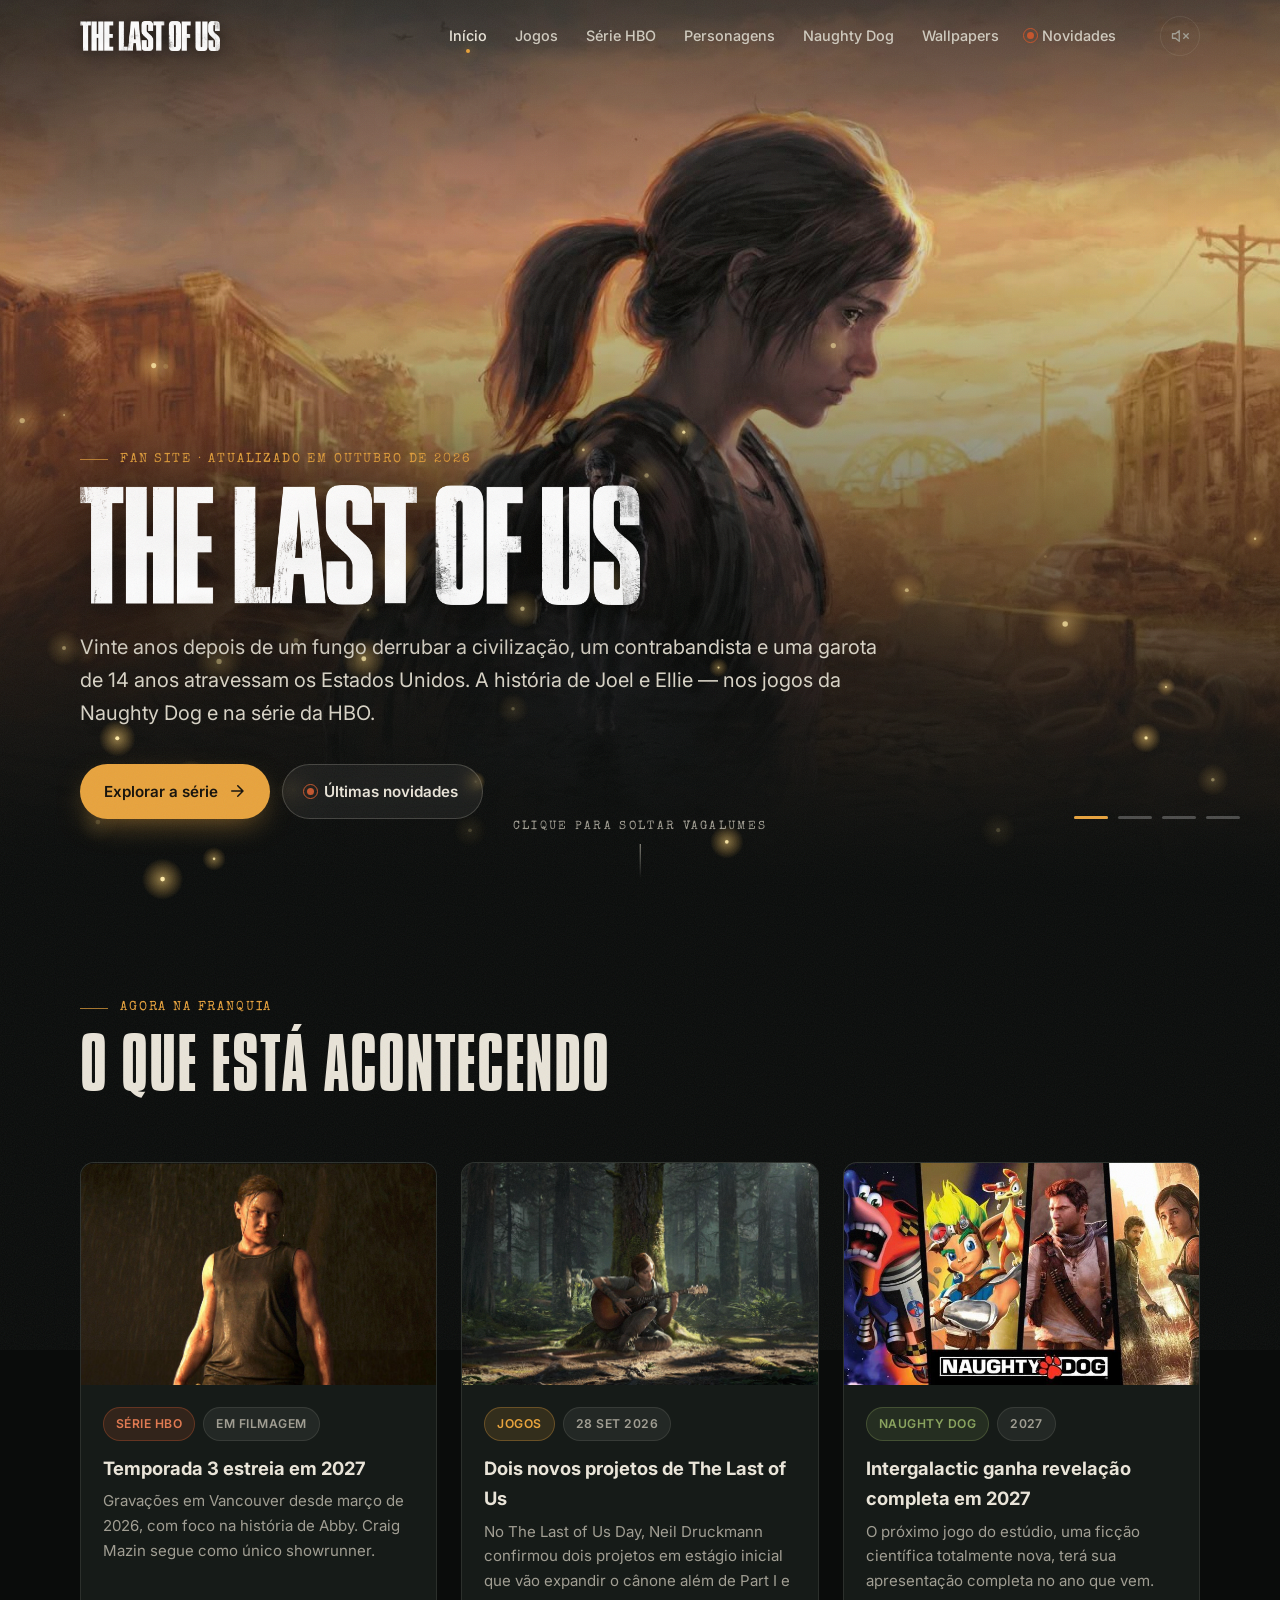
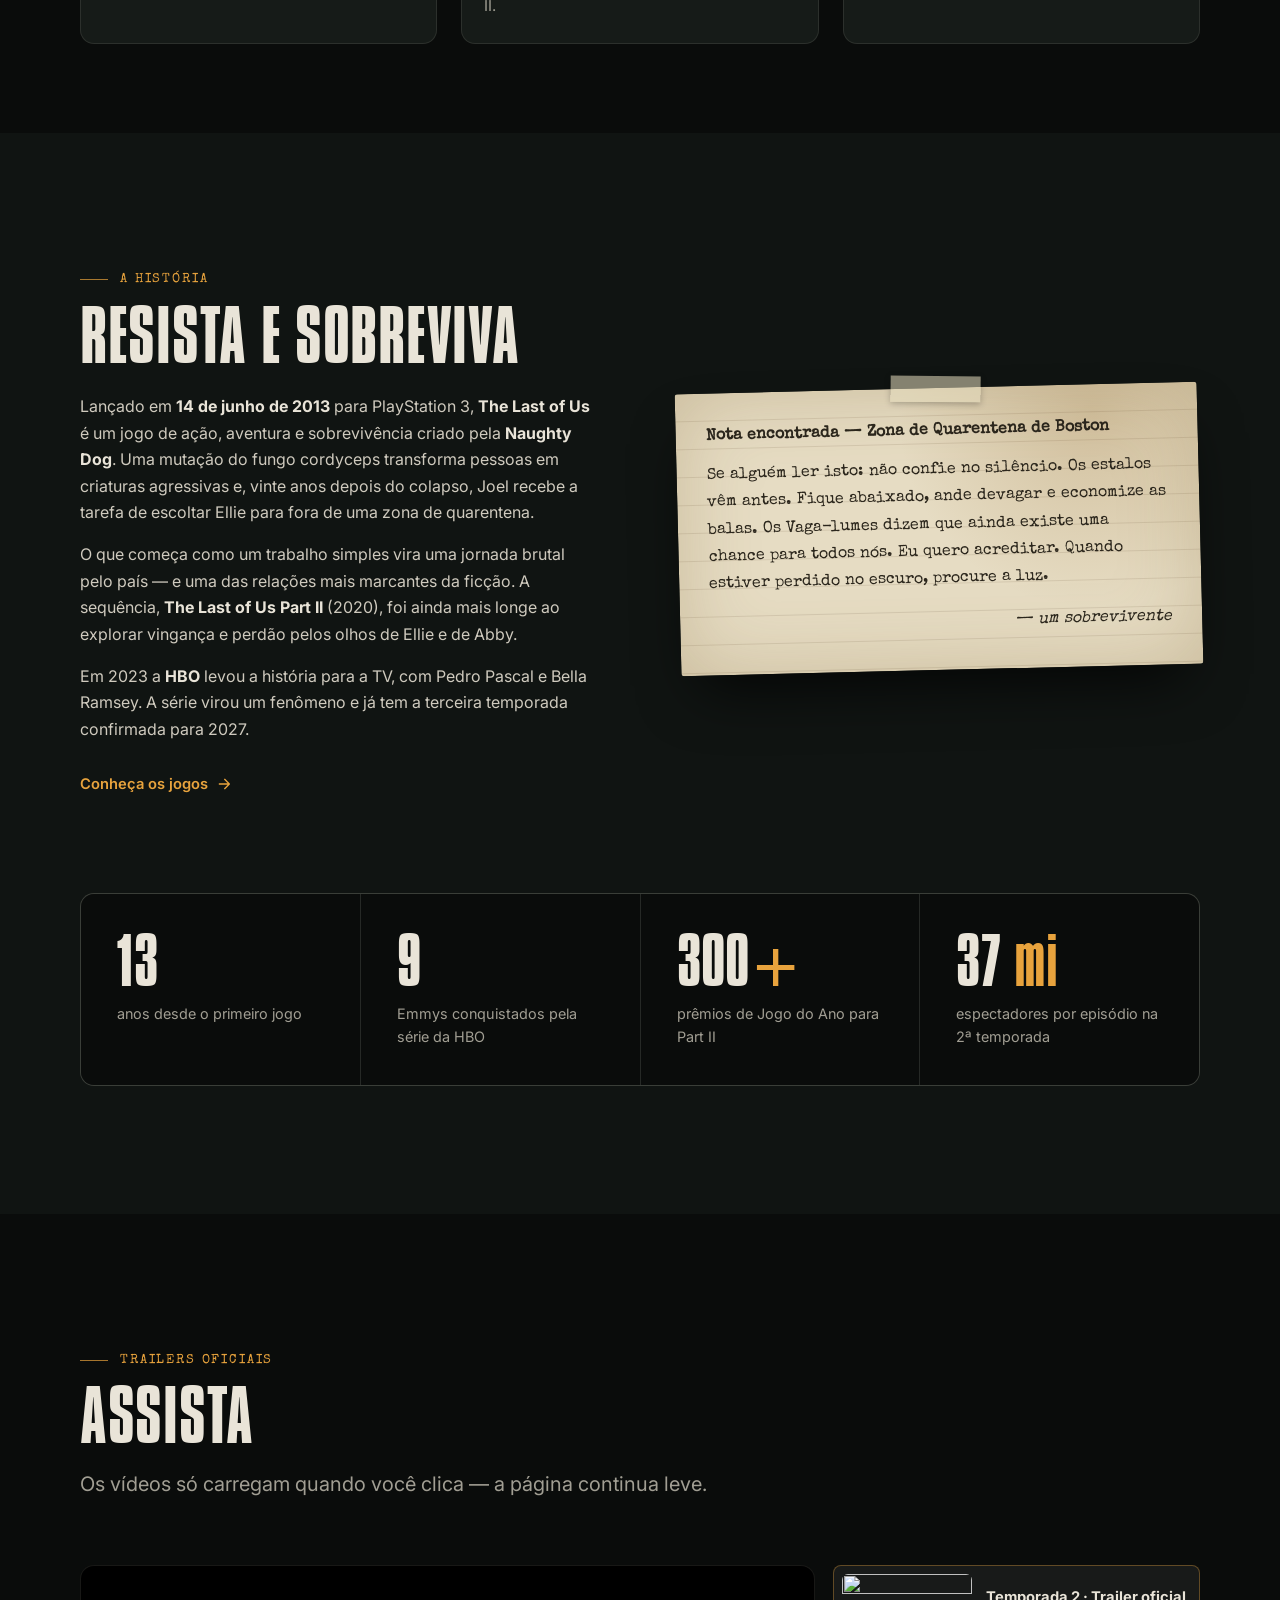
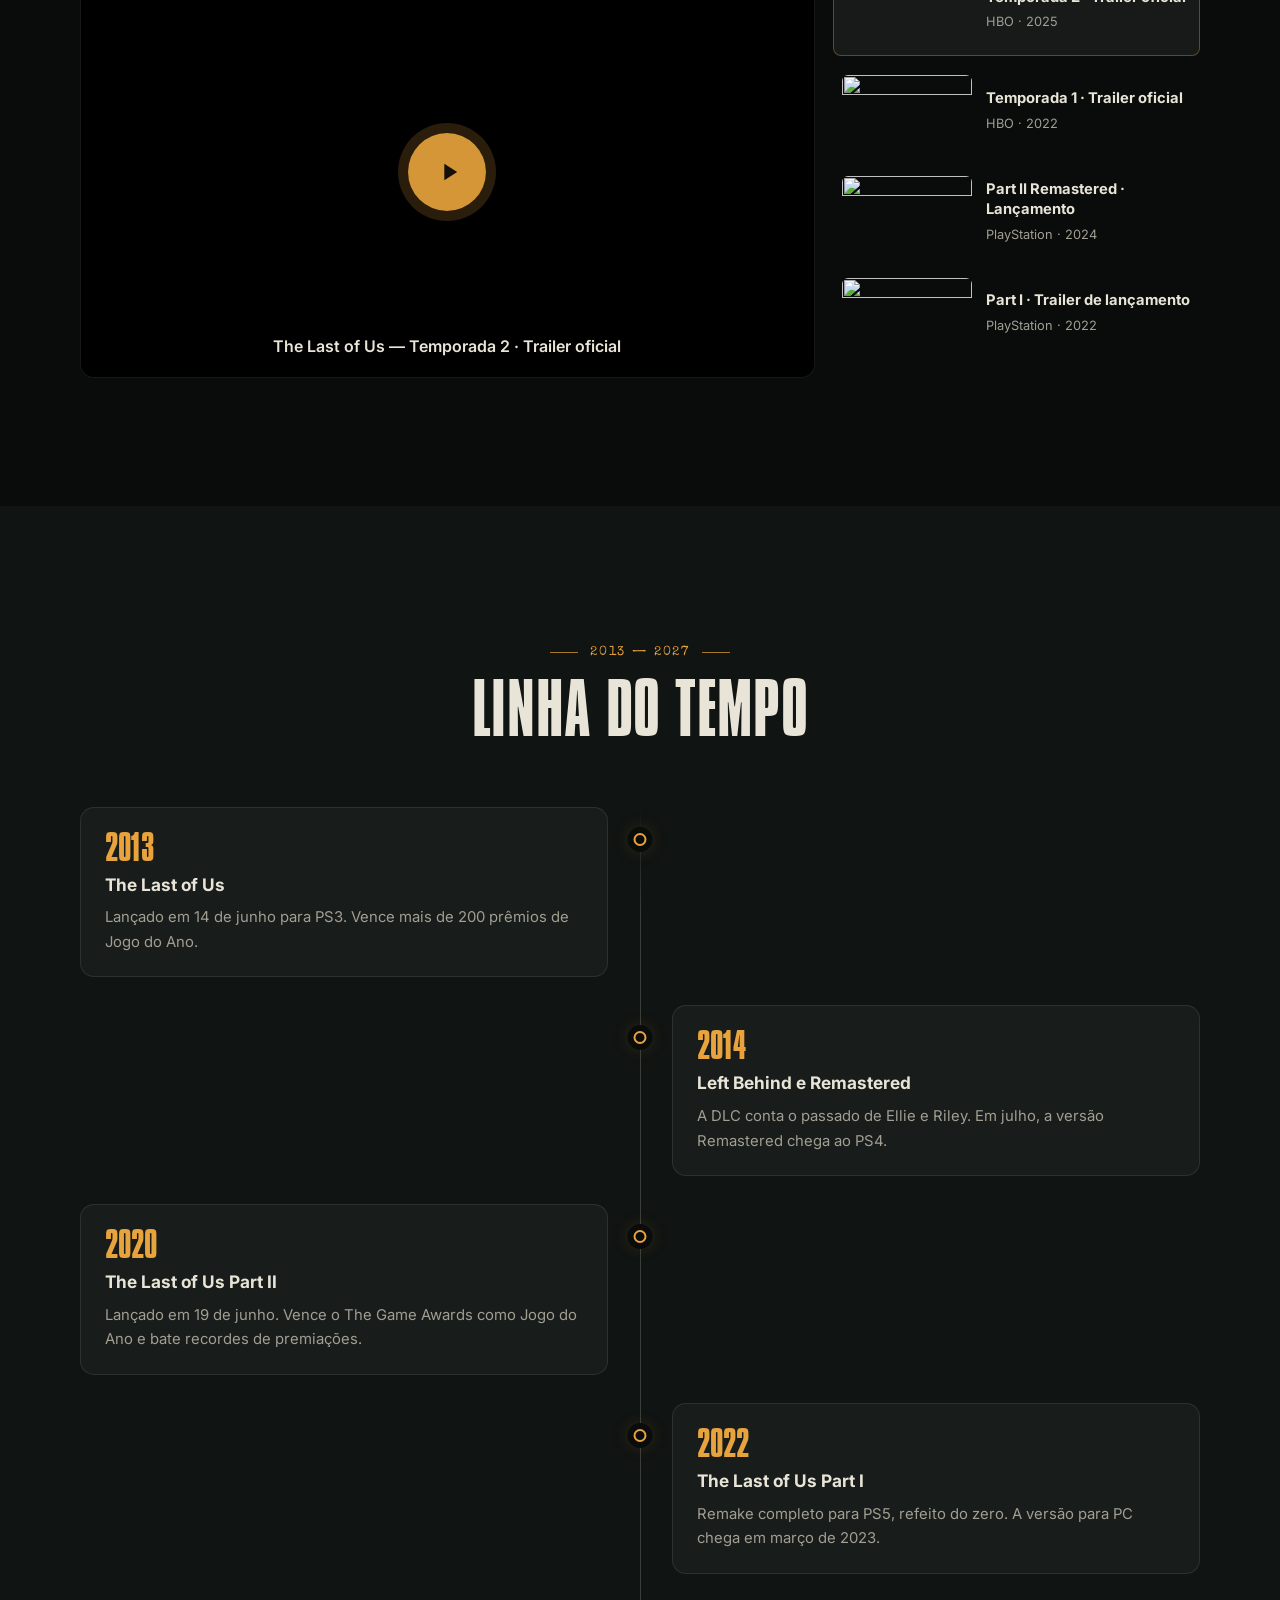
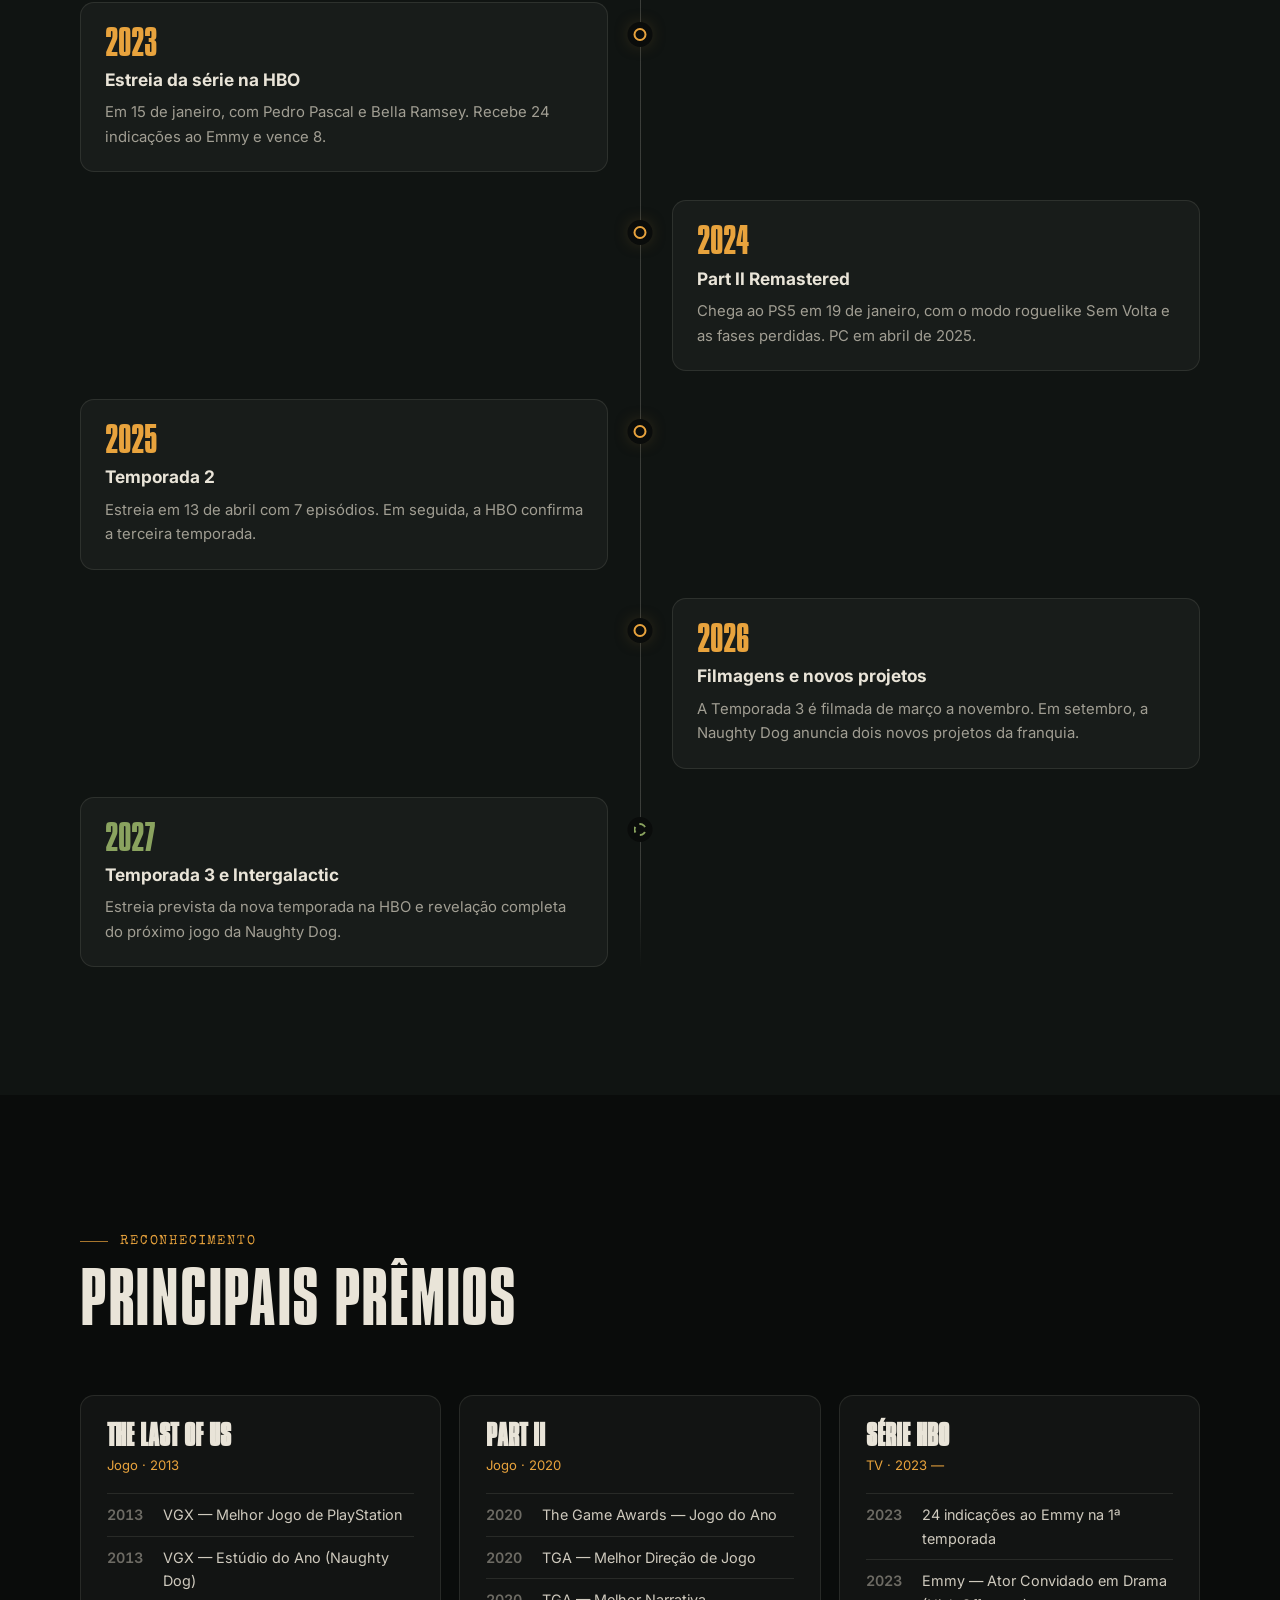
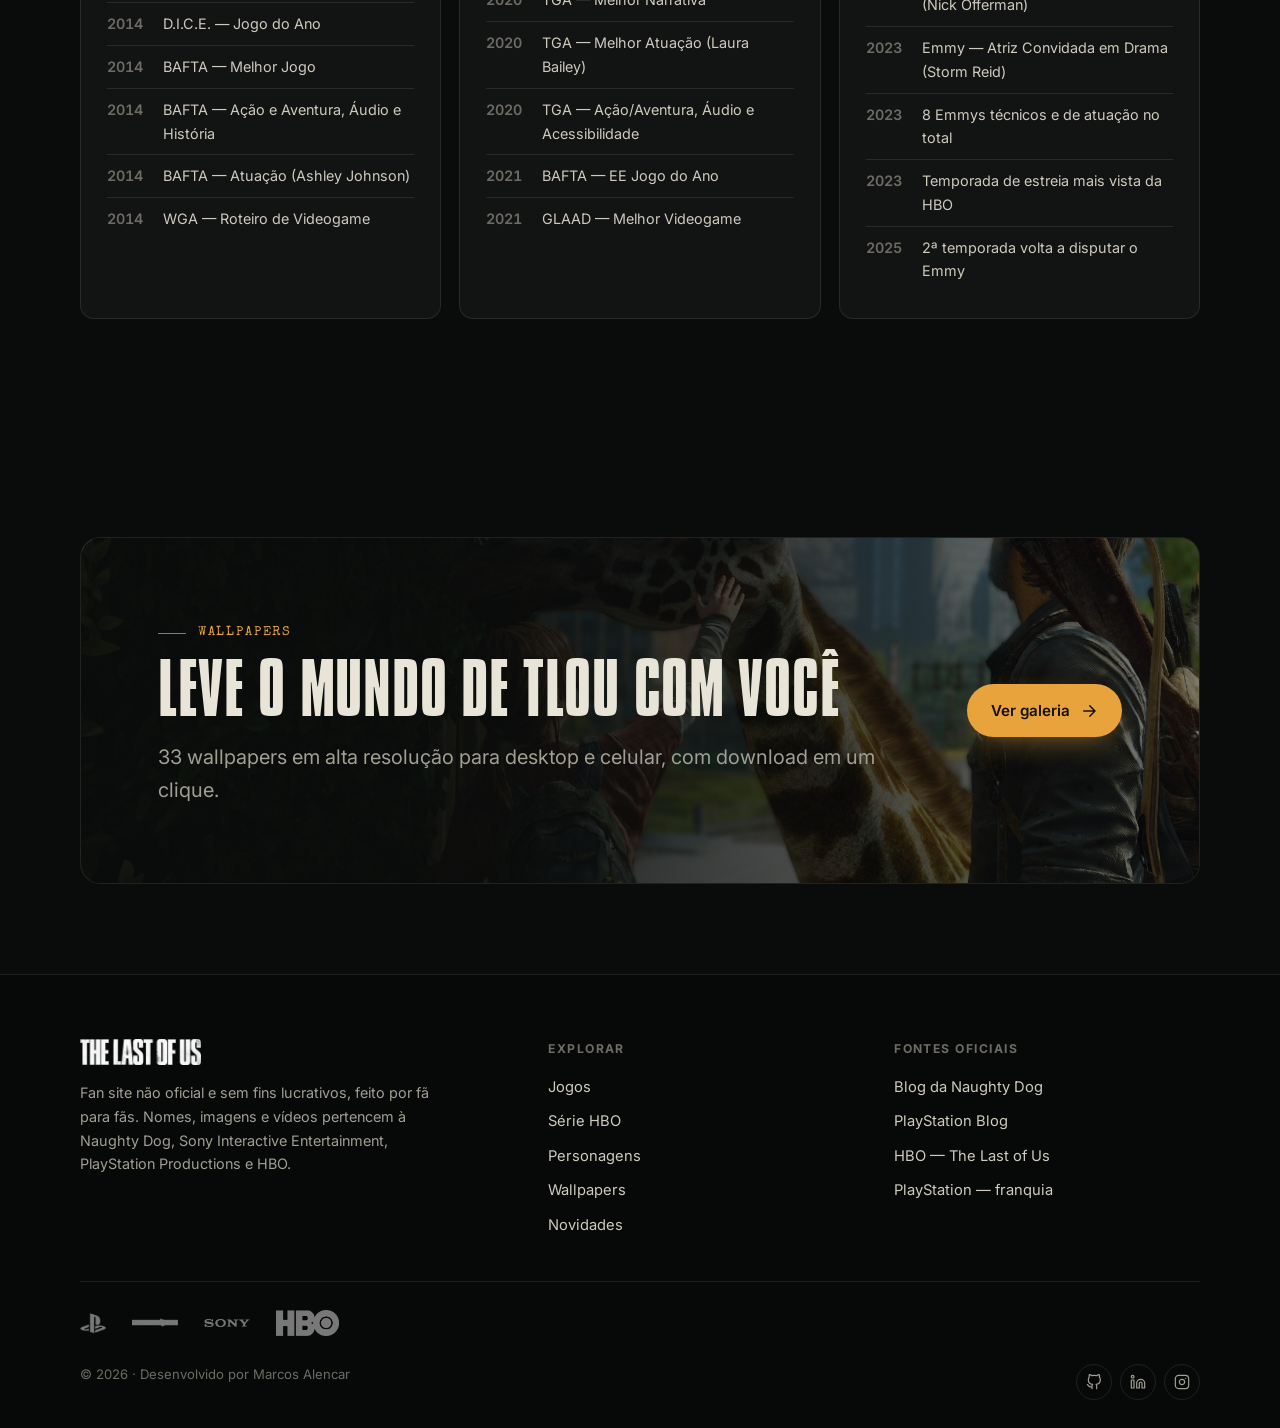
==== index.html @ eee2d3bf "Redesign completo do site e nova página de novidades - Novo design system escuro e cinematográfico, " ====
<!DOCTYPE html>
<html lang="pt-BR">
<head>
    <meta charset="UTF-8">
    <meta name="viewport" content="width=device-width, initial-scale=1">
    <title>The Last of Us — Fan Site</title>
    <meta name="description" content="Tudo sobre The Last of Us: jogos da Naughty Dog, série da HBO, personagens, infectados, wallpapers e as últimas novidades da franquia.">
    <meta name="theme-color" content="#0a0c0b">
    <meta property="og:type" content="website">
    <meta property="og:site_name" content="The Last of Us — Fan Site">
    <meta property="og:title" content="The Last of Us — Fan Site">
    <meta property="og:description" content="Tudo sobre The Last of Us: jogos da Naughty Dog, série da HBO, personagens, infectados, wallpapers e as últimas novidades da franquia.">
    <meta property="og:image" content="https://marcosalencargarcia.github.io/projeto-tlou/assets/img/hero/hbo-key-art.jpg">
    <meta name="twitter:card" content="summary_large_image">
    <link rel="icon" href="assets/img/favicon/favicon.ico" sizes="any">
    <link rel="icon" type="image/png" sizes="32x32" href="assets/img/favicon/favicon-32x32.png">
    <link rel="apple-touch-icon" href="assets/img/favicon/apple-touch-icon.png">
    <link rel="manifest" href="assets/img/favicon/site.webmanifest">
    <link rel="preconnect" href="https://fonts.googleapis.com">
    <link rel="preconnect" href="https://fonts.gstatic.com" crossorigin>
    <link rel="stylesheet" href="https://fonts.googleapis.com/css2?family=Inter:wght@400;500;600;700&family=Special+Elite&display=swap">
    <link rel="stylesheet" href="assets/css/style.css">
</head>
<body data-page="index">
    <a class="skip-link" href="#conteudo">Pular para o conteúdo</a>
    <div class="grain" aria-hidden="true"></div>

    <header class="site-header">
        <div class="container header-inner">
            <a class="brand" href="index.html" aria-label="The Last of Us — página inicial">
                <img src="assets/img/logo.png" alt="The Last of Us" width="136" height="30">
            </a>
            <nav class="nav" id="nav" aria-label="Principal">
                <ul class="nav-list">
                    <li><a class="nav-link" href="index.html" aria-current="page">Início</a></li>
                    <li><a class="nav-link" href="jogos.html">Jogos</a></li>
                    <li><a class="nav-link" href="serie.html">Série HBO</a></li>
                    <li><a class="nav-link" href="personagens.html">Personagens</a></li>
                    <li><a class="nav-link" href="naughtydog.html">Naughty Dog</a></li>
                    <li><a class="nav-link" href="wallpapers.html">Wallpapers</a></li>
                    <li><a class="nav-link" href="noticias.html"><span class="live-dot" aria-hidden="true"></span>Novidades</a></li>
                </ul>
            </nav>
            <div class="header-tools">
                <button class="icon-btn" data-sound-toggle aria-pressed="false" aria-label="Ativar efeitos sonoros" title="Efeitos sonoros">
                    <svg class="icon-sound-on" viewBox="0 0 24 24" fill="none" stroke="currentColor" stroke-width="1.8" stroke-linecap="round" stroke-linejoin="round"><path d="M11 5 6 9H2v6h4l5 4V5z"/><path d="M15.5 8.5a5 5 0 0 1 0 7"/><path d="M19 5a10 10 0 0 1 0 14"/></svg>
                    <svg class="icon-sound-off" viewBox="0 0 24 24" fill="none" stroke="currentColor" stroke-width="1.8" stroke-linecap="round" stroke-linejoin="round"><path d="M11 5 6 9H2v6h4l5 4V5z"/><path d="m23 9-6 6"/><path d="m17 9 6 6"/></svg>
                </button>
                <button class="icon-btn menu-btn" aria-expanded="false" aria-controls="nav" aria-label="Abrir menu">
                    <div><span></span><span></span><span></span></div>
                </button>
            </div>
        </div>
    </header>

    <main id="conteudo">
        <section class="hero">
            <div class="hero-media" aria-hidden="true">
                <div class="hero-slide" style="background-image:url(assets/img/hero/part1-art.jpg)"></div>
                <div class="hero-slide" style="background-image:url(assets/img/hero/hbo-key-art.jpg)"></div>
                <div class="hero-slide" style="background-image:url(assets/img/hero/ellie-part2.jpg); background-position: 70% center"></div>
                <div class="hero-slide" style="background-image:url(assets/img/hero/joel-cidade.jpg)"></div>
            </div>
            <canvas id="fireflies" aria-hidden="true"></canvas>
            <div class="container">
                <div class="hero-content">
                    <span class="eyebrow">Fan site · atualizado em outubro de 2026</span>
                    <h1 class="sr-only">The Last of Us</h1>
                    <img class="hero-logo" src="assets/img/logo.png" alt="" width="560" height="124">
                    <p class="lead">Vinte anos depois de um fungo derrubar a civilização, um contrabandista e uma garota de 14 anos atravessam os Estados Unidos. A história de Joel e Ellie — nos jogos da Naughty Dog e na série da HBO.</p>
                    <div class="hero-actions">
                        <a class="btn" href="serie.html">
                            Explorar a série
                            <svg viewBox="0 0 24 24" fill="none" stroke="currentColor" stroke-width="2" stroke-linecap="round" stroke-linejoin="round"><path d="M5 12h14M13 5l7 7-7 7"/></svg>
                        </a>
                        <a class="btn btn--ghost" href="noticias.html"><span class="live-dot" aria-hidden="true"></span> Últimas novidades</a>
                    </div>
                </div>
            </div>
            <div class="hero-dots"></div>
            <span class="hero-hint">Clique para soltar vagalumes</span>
        </section>

        <!-- Agora na franquia -->
        <section class="section section--tight">
            <div class="container">
                <div class="section-head reveal">
                    <span class="eyebrow">Agora na franquia</span>
                    <h2 class="display h2">O que está acontecendo</h2>
                </div>
                <div class="grid grid-3">
                    <a class="card reveal" href="serie.html#temporadas">
                        <div class="card-media"><img src="assets/img/hero/abby.jpg" alt="Abby, protagonista da terceira temporada" loading="lazy"></div>
                        <div class="card-body">
                            <div class="card-meta"><span class="tag tag--rust">Série HBO</span><span class="tag">Em filmagem</span></div>
                            <h3>Temporada 3 estreia em 2027</h3>
                            <p>Gravações em Vancouver desde março de 2026, com foco na história de Abby. Craig Mazin segue como único showrunner.</p>
                        </div>
                    </a>
                    <a class="card reveal" data-delay="1" href="noticias.html">
                        <div class="card-media"><img src="assets/img/hero/part2-forest.jpg" alt="Ellie em uma floresta" loading="lazy"></div>
                        <div class="card-body">
                            <div class="card-meta"><span class="tag tag--amber">Jogos</span><span class="tag">28 set 2026</span></div>
                            <h3>Dois novos projetos de The Last of Us</h3>
                            <p>No The Last of Us Day, Neil Druckmann confirmou dois projetos em estágio inicial que vão expandir o cânone além de Part I e II.</p>
                        </div>
                    </a>
                    <a class="card reveal" data-delay="2" href="naughtydog.html">
                        <div class="card-media"><img src="assets/img/hero/naughtydog.jpg" alt="Estúdio Naughty Dog" loading="lazy"></div>
                        <div class="card-body">
                            <div class="card-meta"><span class="tag tag--moss">Naughty Dog</span><span class="tag">2027</span></div>
                            <h3>Intergalactic ganha revelação completa em 2027</h3>
                            <p>O próximo jogo do estúdio, uma ficção científica totalmente nova, terá sua apresentação completa no ano que vem.</p>
                        </div>
                    </a>
                </div>
            </div>
        </section>

        <!-- Sobre a franquia -->
        <section class="section section--alt">
            <div class="container">
                <div class="grid grid-2" style="align-items:center; gap: clamp(36px, 6vw, 80px)">
                    <div class="reveal">
                        <span class="eyebrow">A história</span>
                        <h2 class="display h2">Resista e sobreviva</h2>
                        <div class="prose" style="margin-top:24px">
                            <p>Lançado em <strong>14 de junho de 2013</strong> para PlayStation 3, <strong>The Last of Us</strong> é um jogo de ação, aventura e sobrevivência criado pela <strong>Naughty Dog</strong>. Uma mutação do fungo cordyceps transforma pessoas em criaturas agressivas e, vinte anos depois do colapso, Joel recebe a tarefa de escoltar Ellie para fora de uma zona de quarentena.</p>
                            <p>O que começa como um trabalho simples vira uma jornada brutal pelo país — e uma das relações mais marcantes da ficção. A sequência, <strong>The Last of Us Part II</strong> (2020), foi ainda mais longe ao explorar vingança e perdão pelos olhos de Ellie e de Abby.</p>
                            <p>Em 2023 a <strong>HBO</strong> levou a história para a TV, com Pedro Pascal e Bella Ramsey. A série virou um fenômeno e já tem a terceira temporada confirmada para 2027.</p>
                        </div>
                        <div style="margin-top:28px"><a class="link-arrow" href="jogos.html">Conheça os jogos <svg viewBox="0 0 24 24" fill="none" stroke="currentColor" stroke-width="2" stroke-linecap="round" stroke-linejoin="round"><path d="M5 12h14M13 5l7 7-7 7"/></svg></a></div>
                    </div>
                    <div class="reveal" data-delay="2">
                        <article class="note">
                            <p><strong>Nota encontrada — Zona de Quarentena de Boston</strong></p>
                            <p style="margin-top:12px">Se alguém ler isto: não confie no silêncio. Os estalos vêm antes. Fique abaixado, ande devagar e economize as balas. Os Vaga-lumes dizem que ainda existe uma chance para todos nós. Eu quero acreditar. Quando estiver perdido no escuro, procure a luz.</p>
                            <p class="note-sign">— um sobrevivente</p>
                        </article>
                    </div>
                </div>

                <div class="stats reveal" style="margin-top: clamp(56px, 8vw, 96px)">
                    <div class="stat"><div class="stat-num" data-count="13">13</div><div class="stat-label">anos desde o primeiro jogo</div></div>
                    <div class="stat"><div class="stat-num" data-count="9">9</div><div class="stat-label">Emmys conquistados pela série da HBO</div></div>
                    <div class="stat"><div class="stat-num" data-count="300" data-suffix="+">300+</div><div class="stat-label">prêmios de Jogo do Ano para Part II</div></div>
                    <div class="stat"><div class="stat-num" data-count="37" data-suffix=" mi">37 mi</div><div class="stat-label">espectadores por episódio na 2ª temporada</div></div>
                </div>
            </div>
        </section>

        <!-- Vídeos -->
        <section class="section">
            <div class="container">
                <div class="section-head reveal">
                    <span class="eyebrow">Trailers oficiais</span>
                    <h2 class="display h2">Assista</h2>
                    <p class="lead">Os vídeos só carregam quando você clica — a página continua leve.</p>
                </div>
                <div class="video-grid reveal" data-video-player>
                    <div class="video-main"></div>
                    <div class="video-list">
                        <button class="video-item" data-id="_zHPsmXCjB0" data-title="The Last of Us — Temporada 2 · Trailer oficial"><img alt="" loading="lazy"><span><strong>Temporada 2 · Trailer oficial</strong><small>HBO · 2025</small></span></button>
                        <button class="video-item" data-id="uLtkt8BonwM" data-title="The Last of Us — Temporada 1 · Trailer oficial"><img alt="" loading="lazy"><span><strong>Temporada 1 · Trailer oficial</strong><small>HBO · 2022</small></span></button>
                        <button class="video-item" data-id="-llaUBqovHw" data-title="The Last of Us Part II Remastered · Trailer de lançamento"><img alt="" loading="lazy"><span><strong>Part II Remastered · Lançamento</strong><small>PlayStation · 2024</small></span></button>
                        <button class="video-item" data-id="R2Ebc_OFeug" data-title="The Last of Us Part I · Trailer de lançamento"><img alt="" loading="lazy"><span><strong>Part I · Trailer de lançamento</strong><small>PlayStation · 2022</small></span></button>
                        <button class="video-item" data-id="vhII1qlcZ4E" data-title="The Last of Us Part II · Trailer da história"><img alt="" loading="lazy"><span><strong>Part II · Trailer da história</strong><small>PlayStation · 2020</small></span></button>
                    </div>
                </div>
            </div>
        </section>

        <!-- Linha do tempo -->
        <section class="section section--alt">
            <div class="container">
                <div class="section-head section-head--center reveal">
                    <span class="eyebrow">2013 — 2027</span>
                    <h2 class="display h2">Linha do tempo</h2>
                </div>
                <div class="timeline">
                    <div class="tl-item reveal"><div class="tl-card"><div class="tl-year">2013</div><h3>The Last of Us</h3><p>Lançado em 14 de junho para PS3. Vence mais de 200 prêmios de Jogo do Ano.</p></div></div>
                    <div class="tl-item reveal"><div class="tl-card"><div class="tl-year">2014</div><h3>Left Behind e Remastered</h3><p>A DLC conta o passado de Ellie e Riley. Em julho, a versão Remastered chega ao PS4.</p></div></div>
                    <div class="tl-item reveal"><div class="tl-card"><div class="tl-year">2020</div><h3>The Last of Us Part II</h3><p>Lançado em 19 de junho. Vence o The Game Awards como Jogo do Ano e bate recordes de premiações.</p></div></div>
                    <div class="tl-item reveal"><div class="tl-card"><div class="tl-year">2022</div><h3>The Last of Us Part I</h3><p>Remake completo para PS5, refeito do zero. A versão para PC chega em março de 2023.</p></div></div>
                    <div class="tl-item reveal"><div class="tl-card"><div class="tl-year">2023</div><h3>Estreia da série na HBO</h3><p>Em 15 de janeiro, com Pedro Pascal e Bella Ramsey. Recebe 24 indicações ao Emmy e vence 8.</p></div></div>
                    <div class="tl-item reveal"><div class="tl-card"><div class="tl-year">2024</div><h3>Part II Remastered</h3><p>Chega ao PS5 em 19 de janeiro, com o modo roguelike Sem Volta e as fases perdidas. PC em abril de 2025.</p></div></div>
                    <div class="tl-item reveal"><div class="tl-card"><div class="tl-year">2025</div><h3>Temporada 2</h3><p>Estreia em 13 de abril com 7 episódios. Em seguida, a HBO confirma a terceira temporada.</p></div></div>
                    <div class="tl-item reveal"><div class="tl-card"><div class="tl-year">2026</div><h3>Filmagens e novos projetos</h3><p>A Temporada 3 é filmada de março a novembro. Em setembro, a Naughty Dog anuncia dois novos projetos da franquia.</p></div></div>
                    <div class="tl-item is-future reveal"><div class="tl-card"><div class="tl-year">2027</div><h3>Temporada 3 e Intergalactic</h3><p>Estreia prevista da nova temporada na HBO e revelação completa do próximo jogo da Naughty Dog.</p></div></div>
                </div>
            </div>
        </section>

        <!-- Prêmios -->
        <section class="section">
            <div class="container">
                <div class="section-head reveal">
                    <span class="eyebrow">Reconhecimento</span>
                    <h2 class="display h2">Principais prêmios</h2>
                </div>
                <div class="awards">
                    <div class="award-col reveal">
                        <h3>The Last of Us</h3>
                        <span class="sub">Jogo · 2013</span>
                        <ul>
                            <li><b>2013</b>VGX — Melhor Jogo de PlayStation</li>
                            <li><b>2013</b>VGX — Estúdio do Ano (Naughty Dog)</li>
                            <li><b>2014</b>D.I.C.E. — Jogo do Ano</li>
                            <li><b>2014</b>BAFTA — Melhor Jogo</li>
                            <li><b>2014</b>BAFTA — Ação e Aventura, Áudio e História</li>
                            <li><b>2014</b>BAFTA — Atuação (Ashley Johnson)</li>
                            <li><b>2014</b>WGA — Roteiro de Videogame</li>
                        </ul>
                    </div>
                    <div class="award-col reveal" data-delay="1">
                        <h3>Part II</h3>
                        <span class="sub">Jogo · 2020</span>
                        <ul>
                            <li><b>2020</b>The Game Awards — Jogo do Ano</li>
                            <li><b>2020</b>TGA — Melhor Direção de Jogo</li>
                            <li><b>2020</b>TGA — Melhor Narrativa</li>
                            <li><b>2020</b>TGA — Melhor Atuação (Laura Bailey)</li>
                            <li><b>2020</b>TGA — Ação/Aventura, Áudio e Acessibilidade</li>
                            <li><b>2021</b>BAFTA — EE Jogo do Ano</li>
                            <li><b>2021</b>GLAAD — Melhor Videogame</li>
                        </ul>
                    </div>
                    <div class="award-col reveal" data-delay="2">
                        <h3>Série HBO</h3>
                        <span class="sub">TV · 2023 —</span>
                        <ul>
                            <li><b>2023</b>24 indicações ao Emmy na 1ª temporada</li>
                            <li><b>2023</b>Emmy — Ator Convidado em Drama (Nick Offerman)</li>
                            <li><b>2023</b>Emmy — Atriz Convidada em Drama (Storm Reid)</li>
                            <li><b>2023</b>8 Emmys técnicos e de atuação no total</li>
                            <li><b>2023</b>Temporada de estreia mais vista da HBO</li>
                            <li><b>2025</b>2ª temporada volta a disputar o Emmy</li>
                        </ul>
                    </div>
                </div>
            </div>
        </section>

        <!-- Faixa wallpapers -->
        <section class="section section--tight">
            <div class="container">
                <div class="banner reveal">
                    <div class="banner-bg" style="background-image:url(assets/img/hero/girafa.jpg)"></div>
                    <div>
                        <span class="eyebrow">Wallpapers</span>
                        <h2 class="display h2">Leve o mundo de TLOU com você</h2>
                        <p class="lead">33 wallpapers em alta resolução para desktop e celular, com download em um clique.</p>
                    </div>
                    <a class="btn" href="wallpapers.html">Ver galeria <svg viewBox="0 0 24 24" fill="none" stroke="currentColor" stroke-width="2" stroke-linecap="round" stroke-linejoin="round"><path d="M5 12h14M13 5l7 7-7 7"/></svg></a>
                </div>
            </div>
        </section>
    </main>

    <footer class="site-footer">
        <div class="container">
            <div class="footer-grid">
                <div class="footer-brand">
                    <img src="assets/img/logo.png" alt="The Last of Us" width="118" height="26" loading="lazy">
                    <p>Fan site não oficial e sem fins lucrativos, feito por fã para fãs. Nomes, imagens e vídeos pertencem à Naughty Dog, Sony Interactive Entertainment, PlayStation Productions e HBO.</p>
                </div>
                <div class="footer-col">
                    <h4>Explorar</h4>
                    <ul>
                        <li><a href="jogos.html">Jogos</a></li>
                        <li><a href="serie.html">Série HBO</a></li>
                        <li><a href="personagens.html">Personagens</a></li>
                        <li><a href="wallpapers.html">Wallpapers</a></li>
                        <li><a href="noticias.html">Novidades</a></li>
                    </ul>
                </div>
                <div class="footer-col">
                    <h4>Fontes oficiais</h4>
                    <ul>
                        <li><a href="https://www.naughtydog.com/blog" target="_blank" rel="noopener">Blog da Naughty Dog</a></li>
                        <li><a href="https://blog.playstation.com/tag/the-last-of-us/" target="_blank" rel="noopener">PlayStation Blog</a></li>
                        <li><a href="https://www.hbo.com/the-last-of-us" target="_blank" rel="noopener">HBO — The Last of Us</a></li>
                        <li><a href="https://www.playstation.com/pt-br/the-last-of-us/" target="_blank" rel="noopener">PlayStation — franquia</a></li>
                    </ul>
                </div>
            </div>
            <div class="partners" aria-label="Empresas responsáveis pela franquia">
                <a href="https://www.playstation.com/pt-br/" target="_blank" rel="noopener"><img src="imagens/logo-playstation.png" alt="PlayStation" loading="lazy"></a>
                <a href="https://www.naughtydog.com/" target="_blank" rel="noopener"><img src="imagens/logo-Naughty-Dog.png" alt="Naughty Dog" loading="lazy"></a>
                <a href="https://www.sony.com/" target="_blank" rel="noopener"><img src="imagens/logo-sony.png" alt="Sony" loading="lazy"></a>
                <a href="https://www.hbo.com/" target="_blank" rel="noopener"><img src="imagens/logo-hbo.png" alt="HBO" loading="lazy"></a>
            </div>
            <div class="footer-bottom">
                <span>© <span data-year>2026</span> · Desenvolvido por Marcos Alencar</span>
                <div class="socials">
                    <a href="https://github.com/marcosalencargarcia" target="_blank" rel="noopener" aria-label="GitHub"><svg viewBox="0 0 24 24" fill="none" stroke="currentColor" stroke-width="1.8" stroke-linecap="round" stroke-linejoin="round"><path d="M9 19c-5 1.5-5-2.5-7-3m14 6v-3.87a3.37 3.37 0 0 0-.94-2.61c3.14-.35 6.44-1.54 6.44-7A5.44 5.44 0 0 0 20 4.77 5.07 5.07 0 0 0 19.91 1S18.73.65 16 2.48a13.38 13.38 0 0 0-7 0C6.27.65 5.09 1 5.09 1A5.07 5.07 0 0 0 5 4.77a5.44 5.44 0 0 0-1.5 3.78c0 5.42 3.3 6.61 6.44 7A3.37 3.37 0 0 0 9 18.13V22"/></svg></a>
                    <a href="https://www.linkedin.com/in/marcos-antonio-alencar-garcia-902617137/" target="_blank" rel="noopener" aria-label="LinkedIn"><svg viewBox="0 0 24 24" fill="none" stroke="currentColor" stroke-width="1.8" stroke-linecap="round" stroke-linejoin="round"><path d="M16 8a6 6 0 0 1 6 6v7h-4v-7a2 2 0 0 0-4 0v7h-4v-7a6 6 0 0 1 6-6z"/><rect x="2" y="9" width="4" height="12"/><circle cx="4" cy="4" r="2"/></svg></a>
                    <a href="https://www.instagram.com/quinhos_ag/" target="_blank" rel="noopener" aria-label="Instagram"><svg viewBox="0 0 24 24" fill="none" stroke="currentColor" stroke-width="1.8" stroke-linecap="round" stroke-linejoin="round"><rect x="2" y="2" width="20" height="20" rx="5"/><path d="M16 11.37A4 4 0 1 1 12.63 8 4 4 0 0 1 16 11.37z"/><path d="M17.5 6.5h.01"/></svg></a>
                </div>
            </div>
        </div>
    </footer>
    <script src="assets/js/main.js"></script>
</body>
</html>
---- assets/css/style.css ----
/* ==========================================================================
   The Last of Us — Fan Site
   Design system: escuro, cinematográfico, pós-apocalíptico.
   Âmbar = vagalumes / "procure a luz". Musgo = natureza retomando a cidade.
   Ferrugem = cordyceps.
   ========================================================================== */

@font-face {
    font-family: 'Compacta';
    src: url('../fonts/compacta.ttf') format('truetype');
    font-display: swap;
}

:root {
    --bg: #0a0c0b;
    --bg-2: #101412;
    --bg-3: #161b18;
    --surface: rgba(255, 255, 255, .035);
    --surface-2: rgba(255, 255, 255, .06);
    --line: rgba(233, 228, 216, .1);
    --line-strong: rgba(233, 228, 216, .2);
    --text: #e9e4d8;
    --muted: #a19e93;
    --faint: #6d6b64;
    --amber: #e8a33d;
    --amber-soft: rgba(232, 163, 61, .14);
    --moss: #8aa35f;
    --moss-soft: rgba(138, 163, 95, .14);
    --rust: #c4562e;
    --rust-soft: rgba(196, 86, 46, .16);
    --paper: #e6dcc3;

    --font-display: 'Compacta', 'Bebas Neue', Impact, sans-serif;
    --font-body: 'Inter', system-ui, -apple-system, 'Segoe UI', Roboto, sans-serif;
    --font-note: 'Special Elite', 'Courier New', monospace;

    --radius: 14px;
    --radius-sm: 8px;
    --container: 1200px;
    --gutter: clamp(16px, 4vw, 40px);
    --header-h: 72px;
    --ease: cubic-bezier(.2, .7, .2, 1);
    --shadow: 0 24px 60px -24px rgba(0, 0, 0, .8);
}

*,
*::before,
*::after { box-sizing: border-box; margin: 0; padding: 0; }

html { scroll-behavior: smooth; -webkit-text-size-adjust: 100%; }

body {
    background: var(--bg);
    color: var(--text);
    font-family: var(--font-body);
    font-size: 16px;
    line-height: 1.65;
    overflow-x: hidden;
    -webkit-font-smoothing: antialiased;
    animation: page-in .7s var(--ease) both;
}

@keyframes page-in { from { opacity: 0; } to { opacity: 1; } }

img, video, iframe, canvas { display: block; max-width: 100%; }
a { color: inherit; text-decoration: none; }
button { font: inherit; color: inherit; background: none; border: 0; cursor: pointer; }
ul { list-style: none; }
::selection { background: var(--amber); color: #111; }

:focus-visible { outline: 2px solid var(--amber); outline-offset: 3px; border-radius: 4px; }

.sr-only {
    position: absolute; width: 1px; height: 1px; overflow: hidden;
    clip: rect(0 0 0 0); white-space: nowrap;
}

.skip-link {
    position: fixed; top: -60px; left: 16px; z-index: 200;
    background: var(--amber); color: #111; padding: 10px 16px; border-radius: 8px; font-weight: 600;
}
.skip-link:focus { top: 12px; }

/* ---------- Camadas de atmosfera ---------- */

.grain {
    position: fixed; inset: -50%; z-index: 90; pointer-events: none; opacity: .06;
    background-image: url("data:image/svg+xml,%3Csvg xmlns='http://www.w3.org/2000/svg' width='160' height='160'%3E%3Cfilter id='n'%3E%3CfeTurbulence type='fractalNoise' baseFrequency='.9' numOctaves='3' stitchTiles='stitch'/%3E%3C/filter%3E%3Crect width='100%25' height='100%25' filter='url(%23n)'/%3E%3C/svg%3E");
    animation: grain 1.2s steps(6) infinite;
}

@keyframes grain {
    0% { transform: translate(0, 0); }
    20% { transform: translate(-3%, 2%); }
    40% { transform: translate(2%, -3%); }
    60% { transform: translate(-2%, -1%); }
    80% { transform: translate(3%, 3%); }
    100% { transform: translate(0, 0); }
}

#fx-canvas { position: fixed; inset: 0; z-index: 95; pointer-events: none; }

/* ---------- Layout ---------- */

.container { width: 100%; max-width: var(--container); margin-inline: auto; padding-inline: var(--gutter); }

.section { position: relative; padding-block: clamp(72px, 10vw, 140px); }
.section--alt { background: var(--bg-2); }
.section--tight { padding-block: clamp(48px, 7vw, 90px); }

.section-head { max-width: 760px; margin-bottom: clamp(36px, 5vw, 64px); }
.section-head--center { margin-inline: auto; text-align: center; }

.eyebrow {
    display: inline-flex; align-items: center; gap: 12px;
    font-family: var(--font-note); font-size: .82rem; letter-spacing: .14em;
    text-transform: uppercase; color: var(--amber); margin-bottom: 14px;
}
.eyebrow::before { content: ''; width: 28px; height: 1px; background: currentColor; opacity: .7; }
.section-head--center .eyebrow::after { content: ''; width: 28px; height: 1px; background: currentColor; opacity: .7; }

.display {
    font-family: var(--font-display); font-weight: 400; text-transform: uppercase;
    line-height: .92; letter-spacing: .01em;
}
.h1 { font-size: clamp(3.2rem, 9vw, 7.5rem); }
.h2 { font-size: clamp(2.4rem, 5.5vw, 4.4rem); }
.h3 { font-size: clamp(1.7rem, 3vw, 2.3rem); }

.lead { font-size: clamp(1.05rem, 1.6vw, 1.25rem); color: var(--muted); margin-top: 18px; max-width: 62ch; }
.muted { color: var(--muted); }
.amber { color: var(--amber); }

.prose p + p { margin-top: 1em; }
.prose p { color: #cfcabe; }
.prose strong { color: var(--text); }

/* ---------- Header ---------- */

.site-header {
    position: fixed; inset: 0 0 auto; z-index: 100; height: var(--header-h);
    transition: background .4s var(--ease), border-color .4s var(--ease), transform .4s var(--ease);
    border-bottom: 1px solid transparent;
}
.site-header.is-scrolled {
    background: rgba(10, 12, 11, .78);
    backdrop-filter: blur(14px) saturate(1.2);
    -webkit-backdrop-filter: blur(14px) saturate(1.2);
    border-color: var(--line);
}
.site-header.is-hidden { transform: translateY(-100%); }
/* backdrop-filter cria um novo containing block e prenderia o menu fullscreen dentro do header */
.site-header.menu-open { backdrop-filter: none; -webkit-backdrop-filter: none; background: transparent; border-color: transparent; }

.header-inner { height: 100%; display: flex; align-items: center; gap: 24px; }

.brand { display: flex; align-items: center; flex-shrink: 0; }
.brand img { height: 30px; width: auto; filter: drop-shadow(0 2px 10px rgba(0, 0, 0, .6)); }

.nav { margin-left: auto; }
.nav-list { display: flex; align-items: center; gap: 4px; }
.nav-link {
    position: relative; display: inline-flex; align-items: center; gap: 8px;
    padding: 8px 12px; font-size: .9rem; font-weight: 500; color: #cfcabe;
    border-radius: 999px; transition: color .25s, background .25s;
}
.nav-link:hover { color: var(--text); background: var(--surface-2); }
.nav-link[aria-current='page'] { color: var(--text); }
.nav-link[aria-current='page']::after {
    content: ''; position: absolute; left: 50%; bottom: 2px; width: 4px; height: 4px; border-radius: 50%;
    background: var(--amber); box-shadow: 0 0 10px var(--amber); transform: translateX(-50%);
}

.live-dot { width: 7px; height: 7px; border-radius: 50%; background: var(--rust); position: relative; }
.live-dot::after {
    content: ''; position: absolute; inset: -4px; border-radius: 50%; border: 1px solid var(--rust);
    animation: pulse 1.8s ease-out infinite;
}
@keyframes pulse { from { transform: scale(.5); opacity: 1; } to { transform: scale(1.8); opacity: 0; } }

.header-tools { display: flex; align-items: center; gap: 6px; margin-left: 8px; }

.icon-btn {
    width: 40px; height: 40px; display: grid; place-items: center; border-radius: 50%;
    border: 1px solid var(--line); color: var(--muted); transition: color .25s, border-color .25s, background .25s;
}
.icon-btn:hover { color: var(--text); border-color: var(--line-strong); background: var(--surface); }
.icon-btn[aria-pressed='true'] { color: var(--amber); border-color: rgba(232, 163, 61, .4); }
.icon-btn svg { width: 18px; height: 18px; }

.menu-btn { display: none; }
.menu-btn span { display: block; width: 18px; height: 1.5px; background: currentColor; transition: transform .35s var(--ease), opacity .2s; }
.menu-btn span + span { margin-top: 5px; }
.menu-btn[aria-expanded='true'] span:nth-child(1) { transform: translateY(6.5px) rotate(45deg); }
.menu-btn[aria-expanded='true'] span:nth-child(2) { opacity: 0; }
.menu-btn[aria-expanded='true'] span:nth-child(3) { transform: translateY(-6.5px) rotate(-45deg); }
.menu-btn > div { display: flex; flex-direction: column; }

/* ---------- Botões ---------- */

.btn {
    display: inline-flex; align-items: center; justify-content: center; gap: 10px;
    padding: 14px 24px; border-radius: 999px; font-weight: 600; font-size: .95rem;
    background: var(--amber); color: #15110a; position: relative; overflow: hidden;
    transition: transform .25s var(--ease), box-shadow .25s var(--ease), background .25s;
    box-shadow: 0 10px 30px -10px rgba(232, 163, 61, .6);
}
.btn:hover { transform: translateY(-2px); box-shadow: 0 16px 40px -12px rgba(232, 163, 61, .75); }
.btn svg { width: 18px; height: 18px; }

.btn--ghost {
    background: rgba(255, 255, 255, .06); color: var(--text); box-shadow: none;
    border: 1px solid var(--line-strong); backdrop-filter: blur(8px);
}
.btn--ghost:hover { background: rgba(255, 255, 255, .12); box-shadow: none; }
.btn--ghost[aria-pressed='true'] { color: var(--amber); border-color: rgba(232, 163, 61, .55); background: var(--amber-soft); }

.btn--danger { background: var(--rust); color: #fff; box-shadow: 0 10px 30px -10px rgba(196, 86, 46, .7); }
.btn--danger:hover { box-shadow: 0 16px 40px -12px rgba(196, 86, 46, .85); }

.btn--sm { padding: 9px 16px; font-size: .85rem; }

.link-arrow { display: inline-flex; align-items: center; gap: 8px; color: var(--amber); font-weight: 600; font-size: .92rem; }
.link-arrow svg { width: 16px; height: 16px; transition: transform .25s var(--ease); }
.link-arrow:hover svg { transform: translateX(4px); }

/* ---------- Hero ---------- */

.hero {
    position: relative; min-height: 100svh; display: flex; align-items: flex-end;
    padding-block: calc(var(--header-h) + 40px) clamp(56px, 9vh, 110px); overflow: hidden; isolation: isolate;
}
.hero--short { min-height: 78svh; }

.hero-media { position: absolute; inset: 0; z-index: -2; }
.hero-slide {
    position: absolute; inset: 0; background-size: cover; background-position: center;
    opacity: 0; transform: scale(1.08); transition: opacity 1.6s ease, transform 9s linear;
}
.hero-slide.is-active { opacity: 1; transform: scale(1); }

.hero::before {
    content: ''; position: absolute; inset: 0; z-index: -1;
    background:
        linear-gradient(180deg, rgba(10, 12, 11, .55) 0%, rgba(10, 12, 11, 0) 25%),
        linear-gradient(0deg, var(--bg) 2%, rgba(10, 12, 11, .55) 40%, rgba(10, 12, 11, .1) 75%),
        radial-gradient(120% 90% at 20% 100%, rgba(10, 12, 11, .8), transparent 60%);
}

#fireflies { position: absolute; inset: 0; z-index: -1; width: 100%; height: 100%; }

.hero-content { position: relative; max-width: 860px; }
.hero-content .lead { color: #d8d3c6; }
.hero-logo { width: min(560px, 82vw); height: auto; margin-bottom: 26px; filter: drop-shadow(0 6px 30px rgba(0, 0, 0, .7)); }
.hero-actions { display: flex; flex-wrap: wrap; gap: 12px; margin-top: 34px; }

.hero-dots { position: absolute; right: var(--gutter); bottom: clamp(56px, 9vh, 110px); display: flex; gap: 10px; z-index: 2; }
.hero-dot {
    width: 34px; height: 3px; border-radius: 3px; background: rgba(255, 255, 255, .25); position: relative; overflow: hidden;
}
.hero-dot.is-active::after {
    content: ''; position: absolute; inset: 0; background: var(--amber); transform-origin: left;
    animation: dot-fill 7s linear forwards;
}
@keyframes dot-fill { from { transform: scaleX(0); } to { transform: scaleX(1); } }

.hero-hint {
    position: absolute; left: 50%; bottom: 22px; transform: translateX(-50%);
    font-family: var(--font-note); font-size: .72rem; letter-spacing: .2em; text-transform: uppercase; color: var(--muted);
    display: flex; flex-direction: column; align-items: center; gap: 8px;
}
.hero-hint::after { content: ''; width: 1px; height: 34px; background: linear-gradient(var(--muted), transparent); animation: hint 2s ease-in-out infinite; }
@keyframes hint { 0%, 100% { transform: scaleY(.4); transform-origin: top; } 50% { transform: scaleY(1); transform-origin: top; } }

.page-hero .hero-content { max-width: 760px; }

.tag {
    display: inline-flex; align-items: center; gap: 8px; padding: 6px 12px; border-radius: 999px;
    font-size: .76rem; font-weight: 600; letter-spacing: .04em; text-transform: uppercase;
    background: var(--surface-2); border: 1px solid var(--line); color: var(--muted);
}
.tag--amber { background: var(--amber-soft); border-color: rgba(232, 163, 61, .3); color: var(--amber); }
.tag--moss { background: var(--moss-soft); border-color: rgba(138, 163, 95, .3); color: var(--moss); }
.tag--rust { background: var(--rust-soft); border-color: rgba(196, 86, 46, .35); color: #e07a52; }
.tags { display: flex; flex-wrap: wrap; gap: 8px; }

/* ---------- Faixa de números ---------- */

.stats {
    display: grid; grid-template-columns: repeat(4, 1fr); gap: 1px;
    background: var(--line); border: 1px solid var(--line); border-radius: var(--radius); overflow: hidden;
}
.stat { background: var(--bg); padding: clamp(22px, 3vw, 36px); }
.stat-num { font-family: var(--font-display); font-size: clamp(2.6rem, 5vw, 4rem); line-height: 1; color: var(--text); }
.stat-num span { color: var(--amber); }
.stat-label { color: var(--muted); font-size: .9rem; margin-top: 8px; }

/* ---------- Cards ---------- */

.grid { display: grid; gap: clamp(16px, 2vw, 24px); }
.grid-2 { grid-template-columns: repeat(2, 1fr); }
.grid-3 { grid-template-columns: repeat(3, 1fr); }
.grid-4 { grid-template-columns: repeat(4, 1fr); }

.card {
    position: relative; border-radius: var(--radius); overflow: hidden; background: var(--bg-3);
    border: 1px solid var(--line); transition: transform .45s var(--ease), border-color .45s, box-shadow .45s;
    isolation: isolate;
}
.card:hover { transform: translateY(-6px); border-color: rgba(232, 163, 61, .35); box-shadow: var(--shadow); }
.card-media { position: relative; aspect-ratio: 16 / 10; overflow: hidden; }
.card-media img { width: 100%; height: 100%; object-fit: cover; transition: transform 1.2s var(--ease), filter .6s; }
.card:hover .card-media img { transform: scale(1.06); }
.card-body { padding: 22px 22px 24px; }
.card-body h3 { font-size: 1.15rem; font-weight: 700; margin-bottom: 6px; }
.card-body p { color: var(--muted); font-size: .94rem; }
.card-meta { display: flex; flex-wrap: wrap; gap: 8px; margin-bottom: 12px; }

.card--feature { display: grid; grid-template-columns: 1.1fr 1fr; }
.card--feature .card-media { aspect-ratio: auto; min-height: 340px; }
.card--feature .card-body { padding: clamp(24px, 4vw, 48px); display: flex; flex-direction: column; justify-content: center; }

.card--overlay { aspect-ratio: 4 / 5; }
.card--overlay .card-media { position: absolute; inset: 0; aspect-ratio: auto; }
.card--overlay .card-body {
    position: absolute; inset: auto 0 0; z-index: 2;
    background: linear-gradient(0deg, rgba(10, 12, 11, .95) 10%, transparent);
    padding-top: 80px;
}

/* ---------- Nota de sobrevivente (artefato colecionável) ---------- */

.note {
    position: relative; background: var(--paper); color: #2b261c; padding: 30px 30px 34px;
    font-family: var(--font-note); font-size: 1rem; line-height: 1.7; border-radius: 3px;
    box-shadow: 0 30px 60px -20px rgba(0, 0, 0, .8), inset 0 0 80px rgba(120, 90, 40, .25);
    transform: rotate(-1.4deg);
    background-image:
        repeating-linear-gradient(transparent 0 27px, rgba(80, 60, 30, .12) 27px 28px),
        radial-gradient(circle at 80% 10%, rgba(150, 110, 50, .25), transparent 40%);
}
.note::before {
    content: ''; position: absolute; top: -12px; left: 50%; width: 90px; height: 26px; transform: translateX(-50%) rotate(2deg);
    background: rgba(230, 220, 190, .55); box-shadow: 0 2px 6px rgba(0, 0, 0, .25);
}
.note-sign { margin-top: 16px; text-align: right; font-style: italic; }

/* ---------- Linha do tempo ---------- */

.timeline { position: relative; display: grid; gap: 28px; }
.timeline::before {
    content: ''; position: absolute; left: 50%; top: 0; bottom: 0; width: 1px;
    background: linear-gradient(transparent, var(--line-strong) 6%, var(--line-strong) 94%, transparent);
}
.tl-item { position: relative; display: grid; grid-template-columns: 1fr 1fr; gap: 64px; }
.tl-item::before {
    content: ''; position: absolute; left: 50%; top: 26px; width: 13px; height: 13px; border-radius: 50%;
    background: var(--bg); border: 2px solid var(--amber); transform: translateX(-50%);
    box-shadow: 0 0 0 6px var(--bg), 0 0 18px rgba(232, 163, 61, .5);
}
.tl-item.is-future::before { border-color: var(--moss); border-style: dashed; box-shadow: 0 0 0 6px var(--bg); }
.tl-card {
    background: var(--surface); border: 1px solid var(--line); border-radius: var(--radius); padding: 22px 24px;
    transition: border-color .3s, background .3s;
}
.tl-card:hover { border-color: rgba(232, 163, 61, .35); background: var(--surface-2); }
.tl-item:nth-child(odd) .tl-card { grid-column: 1; }
.tl-item:nth-child(even) .tl-card { grid-column: 2; }
.tl-year { font-family: var(--font-display); font-size: 2.2rem; line-height: 1; color: var(--amber); }
.tl-item.is-future .tl-year { color: var(--moss); }
.tl-card h3 { font-size: 1.08rem; margin: 6px 0 6px; }
.tl-card p { color: var(--muted); font-size: .93rem; }

/* ---------- Vídeos (embed leve: só carrega o player ao clicar) ---------- */

.video-grid { display: grid; grid-template-columns: 2fr 1fr; gap: 18px; }
.video-main { position: relative; aspect-ratio: 16 / 9; border-radius: var(--radius); overflow: hidden; background: #000; border: 1px solid var(--line); }
.video-main iframe { width: 100%; height: 100%; border: 0; }
/* height 0 + min-height 100%: a lista acompanha a altura do player e rola por dentro */
.video-list { display: flex; flex-direction: column; gap: 10px; height: 0; min-height: 100%; overflow: auto; scrollbar-width: thin; }
.video-item {
    display: grid; grid-template-columns: 130px 1fr; gap: 14px; align-items: center; text-align: left;
    padding: 8px; border-radius: var(--radius-sm); border: 1px solid transparent; transition: background .25s, border-color .25s;
}
.video-item:hover { background: var(--surface); }
.video-item[aria-current='true'] { background: var(--surface-2); border-color: rgba(232, 163, 61, .35); }
.video-item img { width: 100%; aspect-ratio: 16 / 9; object-fit: cover; border-radius: 6px; }
.video-item strong { display: block; font-size: .92rem; line-height: 1.35; }
.video-item small { color: var(--muted); font-size: .8rem; }

.lite-yt { position: absolute; inset: 0; cursor: pointer; background-size: cover; background-position: center; }
.lite-yt::before { content: ''; position: absolute; inset: 0; background: linear-gradient(0deg, rgba(0, 0, 0, .55), rgba(0, 0, 0, .1)); }
.lite-yt .play {
    position: absolute; left: 50%; top: 50%; width: 78px; height: 78px; transform: translate(-50%, -50%);
    border-radius: 50%; display: grid; place-items: center; background: rgba(232, 163, 61, .92); color: #15110a;
    box-shadow: 0 0 0 10px rgba(232, 163, 61, .18); transition: transform .3s var(--ease), box-shadow .3s;
}
.lite-yt:hover .play { transform: translate(-50%, -50%) scale(1.08); box-shadow: 0 0 0 16px rgba(232, 163, 61, .14); }
.lite-yt .play svg { width: 28px; height: 28px; margin-left: 4px; }
.lite-yt .caption { position: absolute; left: 22px; bottom: 18px; right: 22px; font-weight: 600; text-shadow: 0 2px 10px #000; }

/* ---------- Abas ---------- */

.tabs { display: inline-flex; gap: 4px; padding: 5px; border-radius: 999px; background: var(--surface); border: 1px solid var(--line); flex-wrap: wrap; }
.tab {
    padding: 10px 20px; border-radius: 999px; font-weight: 600; font-size: .9rem; color: var(--muted);
    transition: color .25s, background .25s;
}
.tab:hover { color: var(--text); }
.tab[aria-selected='true'] { background: var(--text); color: #111; }
.tab-panel[hidden] { display: none; }
.tab-panel { animation: rise .5s var(--ease) both; }
@keyframes rise { from { opacity: 0; transform: translateY(14px); } to { opacity: 1; transform: none; } }

/* ---------- Temporadas ---------- */

.season { display: grid; grid-template-columns: 1fr 1.05fr; gap: clamp(28px, 4vw, 56px); align-items: start; margin-top: 40px; }
.season-facts { display: grid; grid-template-columns: repeat(3, 1fr); gap: 1px; background: var(--line); border-radius: var(--radius-sm); overflow: hidden; margin: 24px 0; }
.season-facts div { background: var(--bg-2); padding: 14px 16px; }
.season-facts dt { font-size: .74rem; text-transform: uppercase; letter-spacing: .08em; color: var(--faint); }
.season-facts dd { font-weight: 700; margin-top: 2px; }

.episodes { border-top: 1px solid var(--line); margin-top: 24px; }
.episodes details { border-bottom: 1px solid var(--line); }
.episodes summary {
    list-style: none; cursor: pointer; display: flex; align-items: center; gap: 14px; padding: 14px 4px;
    font-weight: 600; transition: color .2s;
}
.episodes summary::-webkit-details-marker { display: none; }
.episodes summary:hover { color: var(--amber); }
.episodes summary .ep-n { font-family: var(--font-display); font-size: 1.4rem; color: var(--faint); width: 30px; }
.episodes summary::after { content: '+'; margin-left: auto; color: var(--muted); font-size: 1.3rem; transition: transform .3s; }
.episodes details[open] summary::after { transform: rotate(45deg); }
.episodes details p { padding: 0 4px 16px 48px; color: var(--muted); font-size: .93rem; }

/* ---------- Elenco ---------- */

.cast-grid { display: grid; grid-template-columns: repeat(auto-fill, minmax(170px, 1fr)); gap: 18px; }
.cast-card { position: relative; border-radius: var(--radius); overflow: hidden; background: var(--bg-3); border: 1px solid var(--line); transition: transform .4s var(--ease), border-color .4s; }
.cast-card:hover { transform: translateY(-5px); border-color: rgba(232, 163, 61, .35); }
.cast-photo { aspect-ratio: 1; overflow: hidden; position: relative; }
.cast-photo img { width: 100%; height: 100%; object-fit: cover; filter: grayscale(.35) contrast(1.05); transition: filter .5s, transform 1s var(--ease); }
.cast-card:hover .cast-photo img { filter: none; transform: scale(1.05); }
.cast-mono {
    aspect-ratio: 1; display: grid; place-items: center; font-family: var(--font-display); font-size: 3.6rem; color: rgba(233, 228, 216, .35);
    background:
        radial-gradient(circle at 30% 20%, rgba(232, 163, 61, .16), transparent 55%),
        radial-gradient(circle at 80% 90%, rgba(138, 163, 95, .14), transparent 50%),
        var(--bg-3);
}
.cast-info { padding: 14px 16px 16px; }
.cast-info strong { display: block; font-size: 1rem; }
.cast-info span { color: var(--muted); font-size: .86rem; }
.cast-badge { position: absolute; top: 10px; left: 10px; z-index: 2; }

/* ---------- Personagens ---------- */

.hero-char { display: grid; grid-template-columns: 1fr 1fr; gap: clamp(28px, 5vw, 72px); align-items: center; }
.hero-char + .hero-char { margin-top: clamp(64px, 9vw, 120px); }
.hero-char:nth-child(even) .hero-char-media { order: 2; }
.hero-char-media { position: relative; border-radius: var(--radius); overflow: hidden; aspect-ratio: 4 / 5; border: 1px solid var(--line); }
.hero-char-media img { width: 100%; height: 100%; object-fit: cover; }
.hero-char-media::after { content: ''; position: absolute; inset: 0; background: linear-gradient(0deg, rgba(10, 12, 11, .55), transparent 40%); }
.char-name { font-family: var(--font-display); font-size: clamp(4rem, 10vw, 8rem); line-height: .85; text-transform: uppercase; }
.char-actors { display: grid; grid-template-columns: 1fr 1fr; gap: 14px; margin: 24px 0; }
.char-actors div { padding: 14px 16px; border-radius: var(--radius-sm); background: var(--surface); border: 1px solid var(--line); }
.char-actors dt { font-size: .74rem; text-transform: uppercase; letter-spacing: .08em; color: var(--faint); }
.char-actors dd { font-weight: 600; }

.guitar-btn {
    display: inline-flex; align-items: center; gap: 10px; margin-top: 18px; padding: 10px 16px; border-radius: 999px;
    border: 1px dashed rgba(232, 163, 61, .45); color: var(--amber); font-family: var(--font-note); font-size: .85rem;
    transition: background .25s;
}
.guitar-btn:hover { background: var(--amber-soft); }
.guitar-btn svg { width: 18px; height: 18px; }
.guitar-btn.is-playing svg { animation: strum .25s ease-in-out 6; }
@keyframes strum { 50% { transform: rotate(-12deg); } }

/* ---------- Zona infectada ---------- */

.gate {
    position: relative; text-align: center; padding: clamp(48px, 7vw, 90px) clamp(20px, 5vw, 60px);
    border-radius: var(--radius); overflow: hidden; border: 1px solid rgba(196, 86, 46, .35);
    background:
        repeating-linear-gradient(-45deg, rgba(196, 86, 46, .07) 0 22px, transparent 22px 44px),
        radial-gradient(circle at 50% 0%, rgba(196, 86, 46, .22), transparent 60%),
        var(--bg-2);
}
.gate .display { color: #e07a52; }
.gate p { max-width: 560px; margin: 16px auto 28px; color: var(--muted); }
.gate-icon { width: 64px; height: 64px; margin: 0 auto 18px; color: #e07a52; animation: gate-breathe 3s ease-in-out infinite; }
@keyframes gate-breathe { 50% { transform: scale(1.08); opacity: .75; } }

.infected-zone { position: relative; display: none; }
.infected-zone.is-open { display: block; animation: rise .8s var(--ease) both; }

.zone-toolbar { display: flex; flex-wrap: wrap; align-items: center; justify-content: space-between; gap: 16px; margin-bottom: 22px; }
.zone-toolbar .hint { font-family: var(--font-note); font-size: .82rem; color: var(--muted); }
.kbd { display: inline-block; padding: 1px 7px; border-radius: 5px; border: 1px solid var(--line-strong); font-family: var(--font-body); font-size: .76rem; color: var(--text); }

.dark-room {
    position: relative; border-radius: var(--radius); overflow: hidden; background: #050605; border: 1px solid var(--line);
    --x: 50%; --y: 40%; --r: 220px; cursor: crosshair; touch-action: pan-y;
}
.dark-room-inner { display: grid; grid-template-columns: 1.1fr 1fr; min-height: 560px; }
.dark-room-stage { position: relative; display: grid; place-items: center; padding: 30px; }
.dark-room-stage img { max-height: 500px; width: auto; object-fit: contain; transition: opacity .5s, transform .6s var(--ease), filter .4s; }
.dark-room-stage img.is-swapping { opacity: 0; transform: scale(.96); }

.dark-room::after {
    content: ''; position: absolute; inset: 0; pointer-events: none; z-index: 3;
    background: radial-gradient(circle var(--r) at var(--x) var(--y), transparent 0%, rgba(0, 0, 0, .25) 45%, rgba(0, 0, 0, .96) 100%);
    transition: opacity .35s;
}
.dark-room.lights-on::after { opacity: 0; }
.dark-room.flicker::after { animation: flicker .5s steps(2) 1; }
@keyframes flicker { 0% { opacity: 1; } 25% { opacity: .2; } 50% { opacity: 1; } 75% { opacity: .5; } 100% { opacity: 1; } }

/* as fotos dos infectados têm fundo escuro: contraste alto + screen apagam o fundo e deixam só a silhueta "brilhando" */
.dark-room.listen-mode .dark-room-stage img { filter: grayscale(1) brightness(1.15) contrast(2.4); mix-blend-mode: screen; }
.dark-room.listen-mode { background: #0c0d0d; }
.dark-room.listen-mode::after { background: radial-gradient(circle at 50% 50%, transparent 30%, rgba(0, 0, 0, .55) 100%); opacity: 1; }
.dark-room.listen-mode .listen-rings { opacity: 1; }
.listen-rings { position: absolute; inset: 0; z-index: 2; pointer-events: none; opacity: 0; transition: opacity .4s; }
.listen-rings span {
    position: absolute; left: 27%; top: 50%; width: 120px; height: 120px; margin: -60px 0 0 -60px; border-radius: 50%;
    border: 1px solid rgba(255, 255, 255, .5); animation: ring 2.4s ease-out infinite;
}
.listen-rings span:nth-child(2) { animation-delay: .8s; }
.listen-rings span:nth-child(3) { animation-delay: 1.6s; }
@keyframes ring { from { transform: scale(.4); opacity: .9; } to { transform: scale(4); opacity: 0; } }

.dark-room-info { position: relative; z-index: 4; padding: clamp(24px, 4vw, 48px); display: flex; flex-direction: column; justify-content: center; background: linear-gradient(90deg, transparent, rgba(5, 6, 5, .85) 25%); }
.stage-label { font-family: var(--font-note); color: #e07a52; letter-spacing: .14em; text-transform: uppercase; font-size: .8rem; }
.dark-room-info h3 { font-family: var(--font-display); font-size: clamp(3rem, 6vw, 4.6rem); line-height: .9; text-transform: uppercase; margin: 8px 0 14px; }
.dark-room-info p { color: #c9c4b8; font-size: .97rem; }

.threat { margin-top: 22px; display: grid; gap: 10px; }
.threat-row { display: grid; grid-template-columns: 110px 1fr; align-items: center; gap: 12px; font-size: .8rem; color: var(--muted); text-transform: uppercase; letter-spacing: .06em; }
.threat-bar { height: 6px; border-radius: 6px; background: rgba(255, 255, 255, .08); overflow: hidden; }
.threat-bar i { display: block; height: 100%; width: 0; background: linear-gradient(90deg, var(--amber), var(--rust)); border-radius: inherit; transition: width .8s var(--ease); }

.infected-nav { display: flex; gap: 10px; margin-top: 18px; flex-wrap: wrap; }
.infected-thumb {
    width: 64px; height: 64px; border-radius: 10px; overflow: hidden; border: 1px solid var(--line); opacity: .5;
    transition: opacity .25s, border-color .25s, transform .25s;
}
.infected-thumb img { width: 100%; height: 100%; object-fit: cover; }
.infected-thumb:hover { opacity: .85; }
.infected-thumb[aria-selected='true'] { opacity: 1; border-color: var(--rust); transform: translateY(-3px); }

.spore-fog { position: fixed; inset: 0; z-index: 120; pointer-events: none; opacity: 0; background: radial-gradient(circle at 50% 50%, rgba(160, 140, 80, .0), rgba(70, 60, 30, .85)); }
.spore-fog.is-active { animation: fog 1.6s ease forwards; }
@keyframes fog { 0% { opacity: 0; } 30% { opacity: 1; } 100% { opacity: 0; } }

/* ---------- Wallpapers ---------- */

.filter-bar { display: flex; flex-wrap: wrap; align-items: center; justify-content: space-between; gap: 16px; margin-bottom: 32px; }
.count { color: var(--muted); font-size: .9rem; }

.masonry { columns: 4 260px; column-gap: 16px; }
.masonry.is-phone { columns: 6 170px; }
.wall {
    position: relative; break-inside: avoid; margin-bottom: 16px; border-radius: 12px; overflow: hidden; cursor: zoom-in;
    border: 1px solid var(--line); background: var(--bg-3); display: block; width: 100%;
}
.wall img { width: 100%; height: auto; transition: transform .9s var(--ease), filter .5s; }
.wall:hover img { transform: scale(1.05); filter: brightness(.7); }
.wall-actions {
    position: absolute; inset: auto 10px 10px; display: flex; justify-content: space-between; align-items: center;
    opacity: 0; transform: translateY(8px); transition: opacity .3s, transform .3s var(--ease);
}
.wall:hover .wall-actions, .wall:focus-visible .wall-actions { opacity: 1; transform: none; }
.wall-actions span { font-size: .78rem; font-weight: 600; background: rgba(0, 0, 0, .6); padding: 4px 10px; border-radius: 999px; }

.lightbox {
    position: fixed; inset: 0; z-index: 150; display: none; align-items: center; justify-content: center;
    background: rgba(5, 6, 5, .94); backdrop-filter: blur(10px); padding: 70px 70px 90px;
}
.lightbox.is-open { display: flex; animation: page-in .3s ease both; }
.lightbox img { max-width: 100%; max-height: 100%; object-fit: contain; border-radius: 8px; box-shadow: var(--shadow); }
.lb-btn {
    position: absolute; width: 48px; height: 48px; border-radius: 50%; display: grid; place-items: center;
    background: rgba(255, 255, 255, .08); border: 1px solid var(--line-strong); transition: background .25s;
}
.lb-btn:hover { background: rgba(255, 255, 255, .16); }
.lb-btn svg { width: 22px; height: 22px; }
.lb-close { top: 16px; right: 16px; }
.lb-prev { left: 16px; top: 50%; transform: translateY(-50%); }
.lb-next { right: 16px; top: 50%; transform: translateY(-50%); }
.lb-bar { position: absolute; left: 0; right: 0; bottom: 20px; display: flex; justify-content: center; align-items: center; gap: 16px; }
.lb-counter { color: var(--muted); font-size: .9rem; }

/* ---------- Novidades ---------- */

.radar { display: grid; grid-template-columns: repeat(4, 1fr); gap: 16px; }
.radar-card {
    position: relative; padding: 22px; border-radius: var(--radius); background: var(--surface); border: 1px solid var(--line); overflow: hidden;
}
.radar-card::before { content: ''; position: absolute; inset: 0 0 auto; height: 2px; background: var(--accent, var(--amber)); opacity: .8; }
.radar-card .label { font-size: .74rem; text-transform: uppercase; letter-spacing: .1em; color: var(--faint); }
.radar-card .value { font-family: var(--font-display); font-size: 2.3rem; line-height: 1; margin: 10px 0 6px; }
.radar-card p { color: var(--muted); font-size: .88rem; }
.progress { height: 6px; border-radius: 6px; background: rgba(255, 255, 255, .08); margin-top: 14px; overflow: hidden; }
.progress i { display: block; height: 100%; background: linear-gradient(90deg, var(--moss), var(--amber)); border-radius: inherit; width: 0; transition: width 1.4s var(--ease); }

.news-layout { display: grid; grid-template-columns: 1fr 340px; gap: clamp(24px, 4vw, 48px); align-items: start; }
.news-toolbar { display: flex; flex-wrap: wrap; gap: 12px; align-items: center; justify-content: space-between; margin-bottom: 22px; }
.chips { display: flex; flex-wrap: wrap; gap: 8px; }
.chip {
    padding: 8px 14px; border-radius: 999px; border: 1px solid var(--line); font-size: .85rem; font-weight: 600; color: var(--muted);
    transition: all .25s;
}
.chip:hover { color: var(--text); border-color: var(--line-strong); }
.chip[aria-pressed='true'] { background: var(--amber); border-color: var(--amber); color: #15110a; }
.search {
    display: flex; align-items: center; gap: 10px; padding: 9px 16px; border-radius: 999px; border: 1px solid var(--line);
    background: var(--surface); min-width: 240px;
}
.search svg { width: 16px; height: 16px; color: var(--faint); }
.search input { background: none; border: 0; outline: 0; color: var(--text); font: inherit; font-size: .92rem; width: 100%; }
.search:focus-within { border-color: rgba(232, 163, 61, .45); }

.news-list { display: grid; gap: 12px; }
.news-item {
    display: grid; grid-template-columns: 4px 1fr auto; gap: 18px; align-items: start; padding: 18px 20px; border-radius: var(--radius);
    background: var(--surface); border: 1px solid var(--line); transition: border-color .25s, background .25s, transform .3s var(--ease);
}
.news-item:hover { border-color: var(--line-strong); background: var(--surface-2); transform: translateX(4px); }
.news-item::before { content: ''; align-self: stretch; border-radius: 4px; background: var(--cat, var(--amber)); }
.news-item h3 { font-size: 1.02rem; line-height: 1.4; font-weight: 600; }
.news-item .meta { display: flex; flex-wrap: wrap; gap: 10px; align-items: center; color: var(--faint); font-size: .8rem; margin-top: 8px; }
.news-item .meta b { color: var(--cat, var(--amber)); font-weight: 600; text-transform: uppercase; letter-spacing: .06em; font-size: .72rem; }
.news-item svg { width: 18px; height: 18px; color: var(--faint); margin-top: 3px; }
.news-item p { color: var(--muted); font-size: .9rem; margin-top: 6px; }
.news-empty { padding: 40px; text-align: center; color: var(--muted); border: 1px dashed var(--line-strong); border-radius: var(--radius); }
.news-more { margin-top: 20px; display: flex; justify-content: center; }

.side-panel { position: sticky; top: calc(var(--header-h) + 20px); display: grid; gap: 16px; }
.panel { padding: 22px; border-radius: var(--radius); background: var(--surface); border: 1px solid var(--line); }
.panel h3 { font-size: .8rem; text-transform: uppercase; letter-spacing: .12em; color: var(--faint); margin-bottom: 14px; }
.panel ul { display: grid; gap: 12px; }
.panel li { font-size: .9rem; color: #cfcabe; display: grid; grid-template-columns: 18px 1fr; gap: 8px; }
.panel li::before { content: '›'; color: var(--amber); font-weight: 700; }
.panel a:hover { color: var(--amber); }
.updated { display: flex; align-items: center; gap: 10px; font-size: .85rem; color: var(--muted); }

.skeleton { height: 86px; border-radius: var(--radius); background: linear-gradient(90deg, var(--surface) 0%, var(--surface-2) 50%, var(--surface) 100%); background-size: 200% 100%; animation: shimmer 1.4s linear infinite; }
@keyframes shimmer { to { background-position: -200% 0; } }

.highlight {
    display: grid; grid-template-columns: auto 1fr; gap: 18px; padding: 20px 22px; border-radius: var(--radius);
    background: linear-gradient(135deg, var(--amber-soft), transparent 70%); border: 1px solid rgba(232, 163, 61, .25);
}
.highlight time { font-family: var(--font-display); font-size: 1.6rem; color: var(--amber); line-height: 1; text-align: center; min-width: 56px; }
.highlight time small { display: block; font-family: var(--font-body); font-size: .7rem; letter-spacing: .1em; text-transform: uppercase; color: var(--muted); }
.highlight h3 { font-size: 1.05rem; margin-bottom: 4px; }
.highlight p { color: var(--muted); font-size: .92rem; }
.highlight a { font-size: .82rem; color: var(--amber); font-weight: 600; display: inline-block; margin-top: 8px; }

/* ---------- Prêmios ---------- */

.awards { display: grid; grid-template-columns: repeat(3, 1fr); gap: 18px; }
.award-col { padding: 26px; border-radius: var(--radius); background: var(--surface); border: 1px solid var(--line); }
.award-col h3 { font-family: var(--font-display); font-size: 1.8rem; text-transform: uppercase; line-height: 1; margin-bottom: 4px; }
.award-col .sub { color: var(--amber); font-size: .82rem; margin-bottom: 16px; display: block; }
.award-col li { display: grid; grid-template-columns: 46px 1fr; gap: 10px; padding: 9px 0; border-top: 1px solid var(--line); font-size: .9rem; color: #cfcabe; }
.award-col li b { color: var(--faint); font-weight: 600; font-variant-numeric: tabular-nums; }

/* ---------- CTA / faixa ---------- */

.banner {
    position: relative; border-radius: calc(var(--radius) + 6px); overflow: hidden; padding: clamp(36px, 6vw, 80px);
    display: grid; grid-template-columns: 1.3fr auto; gap: 28px; align-items: center; isolation: isolate; border: 1px solid var(--line);
}
.banner-bg { position: absolute; inset: 0; z-index: -2; background-size: cover; background-position: center; }
.banner::before { content: ''; position: absolute; inset: 0; z-index: -1; background: linear-gradient(90deg, rgba(10, 12, 11, .95) 30%, rgba(10, 12, 11, .5)); }

/* ---------- Footer ---------- */

.site-footer { border-top: 1px solid var(--line); background: #070908; padding: 64px 0 28px; margin-top: 0; }
.footer-grid { display: grid; grid-template-columns: 1.4fr 1fr 1fr; gap: 40px; }
.footer-brand img { height: 26px; width: auto; margin-bottom: 16px; }
.footer-brand p { color: var(--muted); font-size: .9rem; max-width: 42ch; }
.footer-col h4 { font-size: .76rem; text-transform: uppercase; letter-spacing: .12em; color: var(--faint); margin-bottom: 14px; }
.footer-col li + li { margin-top: 8px; }
.footer-col a { color: #cfcabe; font-size: .92rem; transition: color .2s; }
.footer-col a:hover { color: var(--amber); }
.partners { display: flex; flex-wrap: wrap; align-items: center; gap: 26px; margin-top: 44px; padding-top: 28px; border-top: 1px solid var(--line); }
.partners img { height: 26px; width: auto; opacity: .45; filter: brightness(0) invert(1); transition: opacity .25s; }
.partners a:hover img { opacity: 1; }
.footer-bottom { display: flex; flex-wrap: wrap; justify-content: space-between; gap: 16px; margin-top: 28px; color: var(--faint); font-size: .82rem; }
.socials { display: flex; gap: 8px; }
.socials a { width: 36px; height: 36px; display: grid; place-items: center; border-radius: 50%; border: 1px solid var(--line); color: var(--muted); transition: all .25s; }
.socials a:hover { color: var(--amber); border-color: rgba(232, 163, 61, .4); }
.socials svg { width: 16px; height: 16px; }

/* ---------- Toast ---------- */

.toast {
    position: fixed; left: 50%; bottom: 24px; z-index: 160; transform: translate(-50%, 30px); opacity: 0;
    padding: 12px 20px; border-radius: 999px; background: rgba(22, 27, 24, .95); border: 1px solid var(--line-strong);
    font-size: .9rem; box-shadow: var(--shadow); transition: opacity .3s, transform .35s var(--ease); pointer-events: none;
    font-family: var(--font-note);
}
.toast.is-visible { opacity: 1; transform: translate(-50%, 0); }

/* ---------- Revelação ao rolar ---------- */

.reveal { opacity: 0; transform: translateY(26px); transition: opacity .9s var(--ease), transform .9s var(--ease); }
.reveal.is-visible { opacity: 1; transform: none; }
.reveal[data-delay='1'] { transition-delay: .1s; }
.reveal[data-delay='2'] { transition-delay: .2s; }
.reveal[data-delay='3'] { transition-delay: .3s; }

@media (max-height: 760px) { .hero-hint { display: none; } }

/* ---------- 404 ---------- */

.lost { min-height: 100svh; display: grid; place-items: center; text-align: center; padding: var(--gutter); }

/* ---------- Responsivo ---------- */

@media (max-width: 1080px) {
    .nav {
        position: fixed; inset: 0; z-index: -1; background: rgba(8, 10, 9, .97); backdrop-filter: blur(16px);
        display: flex; align-items: center; justify-content: center;
        opacity: 0; visibility: hidden; transition: opacity .35s, visibility .35s;
    }
    .nav.is-open { opacity: 1; visibility: visible; }
    .nav-list { flex-direction: column; gap: 6px; }
    .nav-link { font-family: var(--font-display); font-size: 2.4rem; text-transform: uppercase; padding: 6px 18px; }
    .nav.is-open .nav-list li { animation: rise .5s var(--ease) both; }
    .nav.is-open .nav-list li:nth-child(2) { animation-delay: .04s; }
    .nav.is-open .nav-list li:nth-child(3) { animation-delay: .08s; }
    .nav.is-open .nav-list li:nth-child(4) { animation-delay: .12s; }
    .nav.is-open .nav-list li:nth-child(5) { animation-delay: .16s; }
    .nav.is-open .nav-list li:nth-child(6) { animation-delay: .2s; }
    .nav.is-open .nav-list li:nth-child(7) { animation-delay: .24s; }
    .nav-link[aria-current='page']::after { left: -6px; top: 50%; bottom: auto; transform: translateY(-50%); }
    .header-tools { margin-left: auto; }
    .menu-btn { display: grid; }

    .grid-4 { grid-template-columns: repeat(2, 1fr); }
    .radar { grid-template-columns: repeat(2, 1fr); }
    .news-layout { grid-template-columns: 1fr; }
    .side-panel { position: static; }
}

@media (max-width: 860px) {
    .grid-2, .grid-3 { grid-template-columns: 1fr; }
    .stats { grid-template-columns: repeat(2, 1fr); }
    .card--feature { grid-template-columns: 1fr; }
    .card--feature .card-media { min-height: 240px; }
    .video-grid { grid-template-columns: 1fr; }
    .video-list { height: auto; min-height: 0; }
    .season { grid-template-columns: 1fr; }
    .hero-char { grid-template-columns: 1fr; }
    .hero-char:nth-child(even) .hero-char-media { order: 0; }
    .hero-char-media { aspect-ratio: 4 / 3; }
    .awards { grid-template-columns: 1fr; }
    .footer-grid { grid-template-columns: 1fr 1fr; }
    .footer-brand { grid-column: 1 / -1; }
    .banner { grid-template-columns: 1fr; }

    .timeline::before { left: 7px; }
    .tl-item { grid-template-columns: 1fr; gap: 0; padding-left: 34px; }
    .tl-item::before { left: 7px; }
    .tl-item:nth-child(odd) .tl-card, .tl-item:nth-child(even) .tl-card { grid-column: 1; }

    .dark-room-inner { grid-template-columns: 1fr; min-height: 0; }
    .dark-room-stage { min-height: 340px; }
    .dark-room-stage img { max-height: 320px; }
    .dark-room-info { background: linear-gradient(0deg, rgba(5, 6, 5, .95) 70%, transparent); }
    .listen-rings span { left: 50%; top: 30%; }
    .hero-dots { display: none; }
}

@media (max-width: 560px) {
    :root { --header-h: 64px; }
    .brand img { height: 24px; }
    .hero-hint, .lite-yt .caption { display: none; }
    .lite-yt .play { width: 62px; height: 62px; }
    .grid-4 { grid-template-columns: 1fr; }
    .radar { grid-template-columns: 1fr; }
    .season-facts { grid-template-columns: 1fr 1fr; }
    .char-actors { grid-template-columns: 1fr; }
    .cast-grid { grid-template-columns: repeat(2, 1fr); gap: 12px; }
    .video-item { grid-template-columns: 110px 1fr; }
    .footer-grid { grid-template-columns: 1fr; }
    .search { min-width: 0; width: 100%; }
    .lightbox { padding: 64px 12px 90px; }
    .lb-prev, .lb-next { top: auto; bottom: 16px; transform: none; }
    .masonry { columns: 2 150px; column-gap: 10px; }
    .masonry.is-phone { columns: 2 140px; }
    .wall { margin-bottom: 10px; }
    .wall-actions { opacity: 1; transform: none; }
    .news-item { grid-template-columns: 4px 1fr; padding: 16px; }
    .news-item > svg { display: none; }
    .highlight { grid-template-columns: 1fr; }
    .highlight time { text-align: left; }
    .award-col li { grid-template-columns: 40px 1fr; }
}

@media (prefers-reduced-motion: reduce) {
    *, *::before, *::after { animation-duration: .01ms !important; animation-iteration-count: 1 !important; transition-duration: .01ms !important; scroll-behavior: auto !important; }
    .reveal { opacity: 1; transform: none; }
    .grain { display: none; }
}
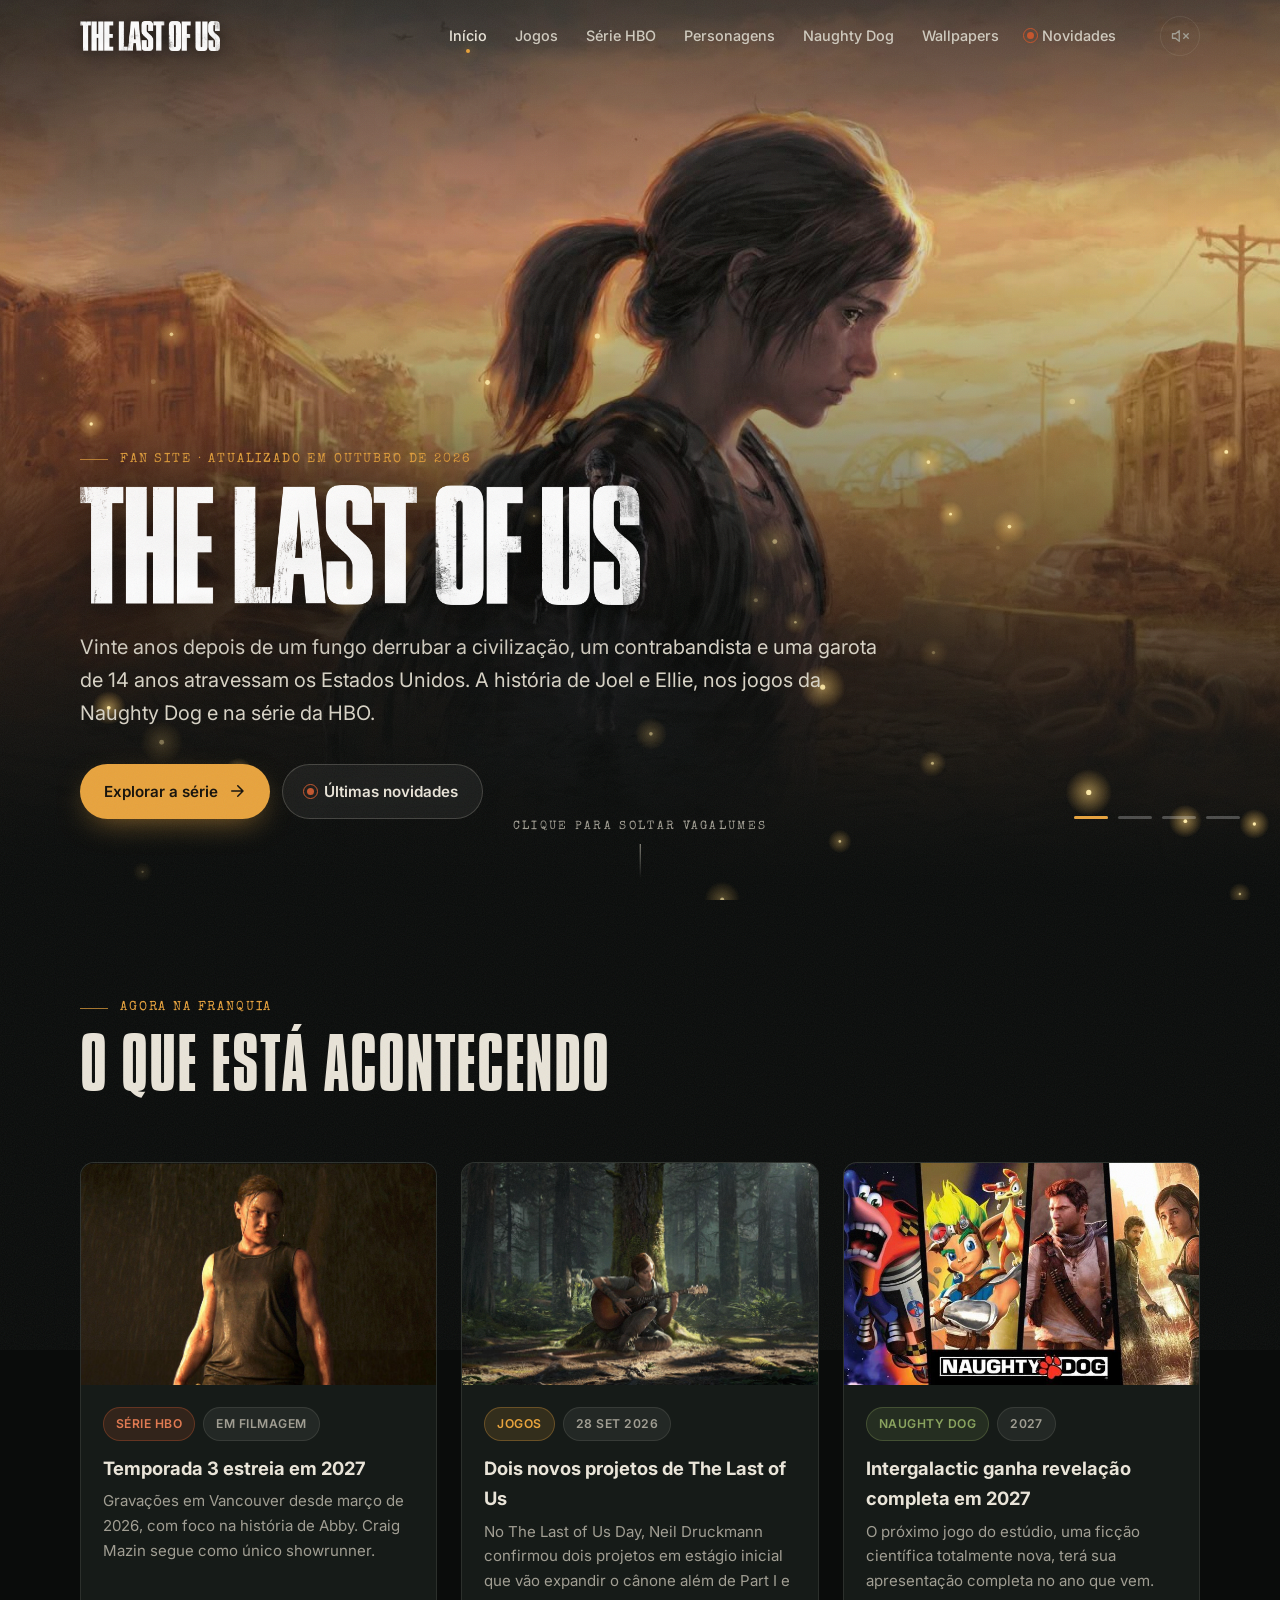
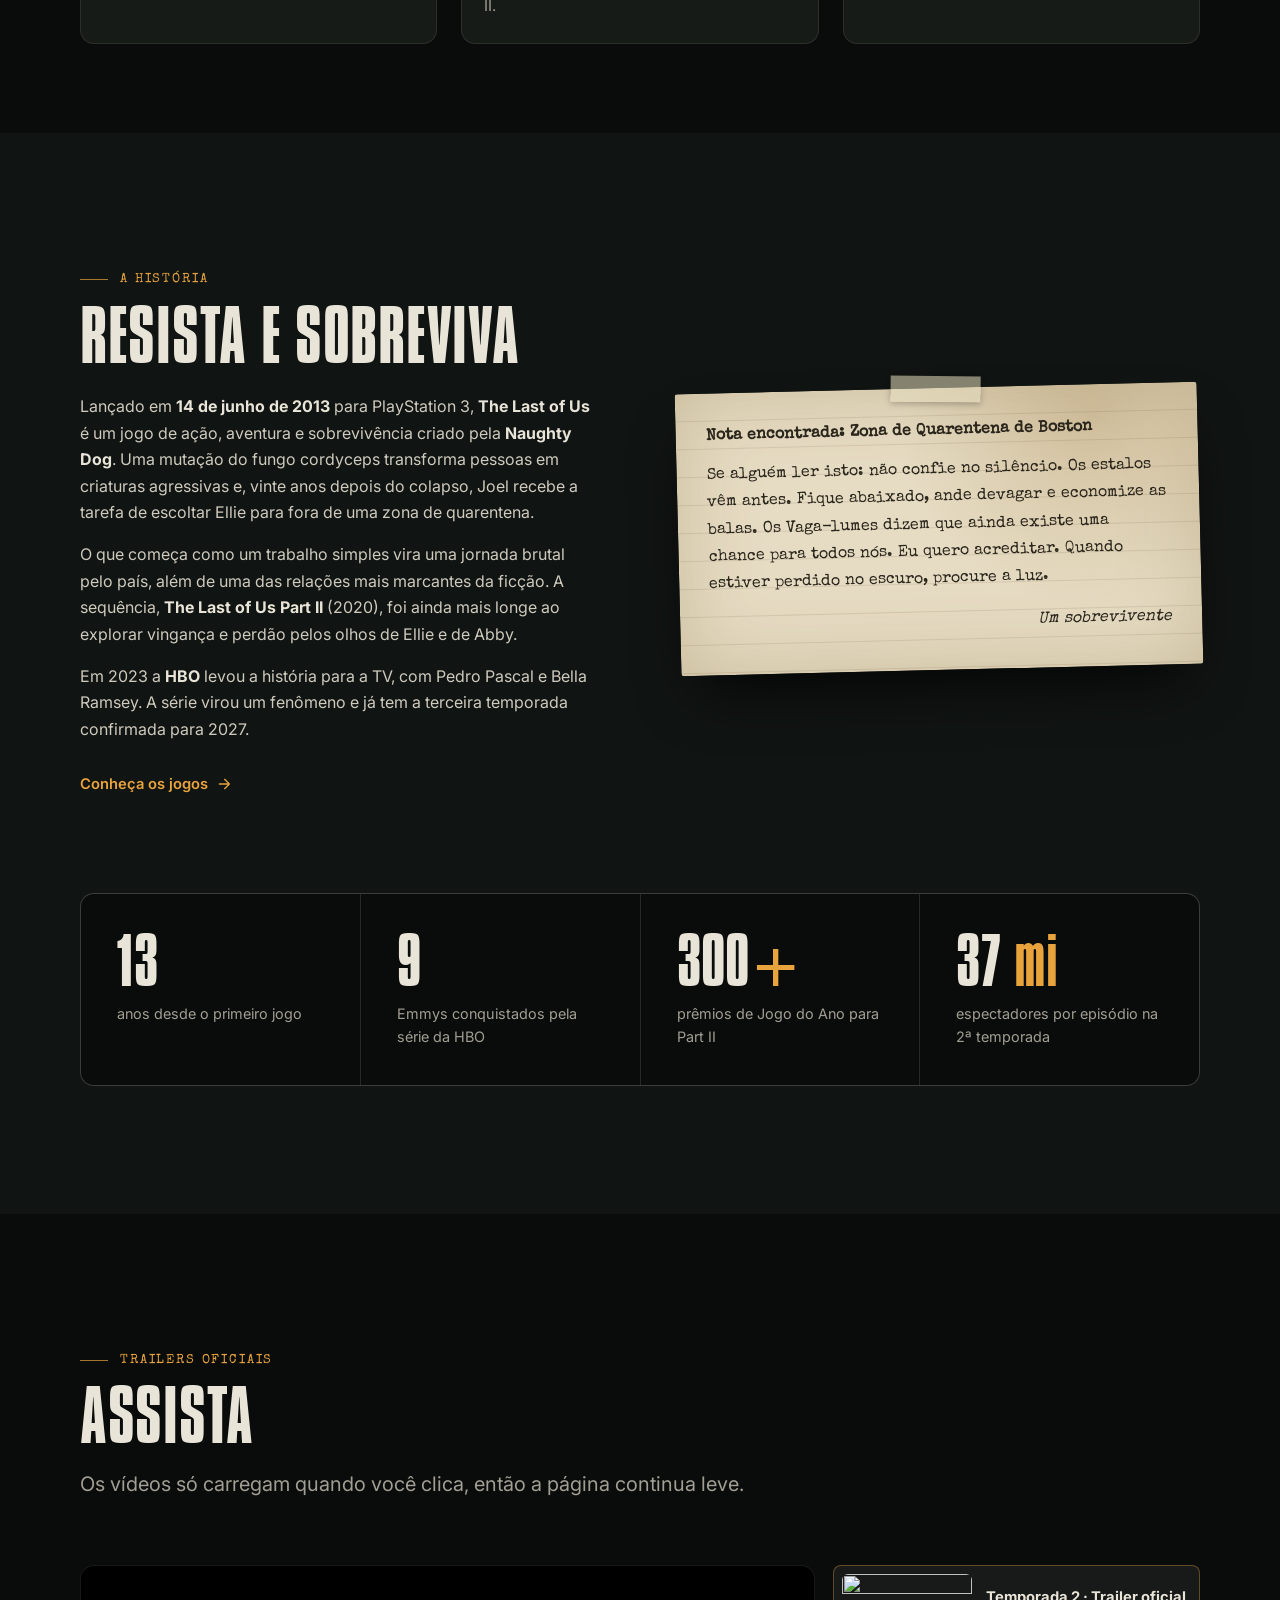
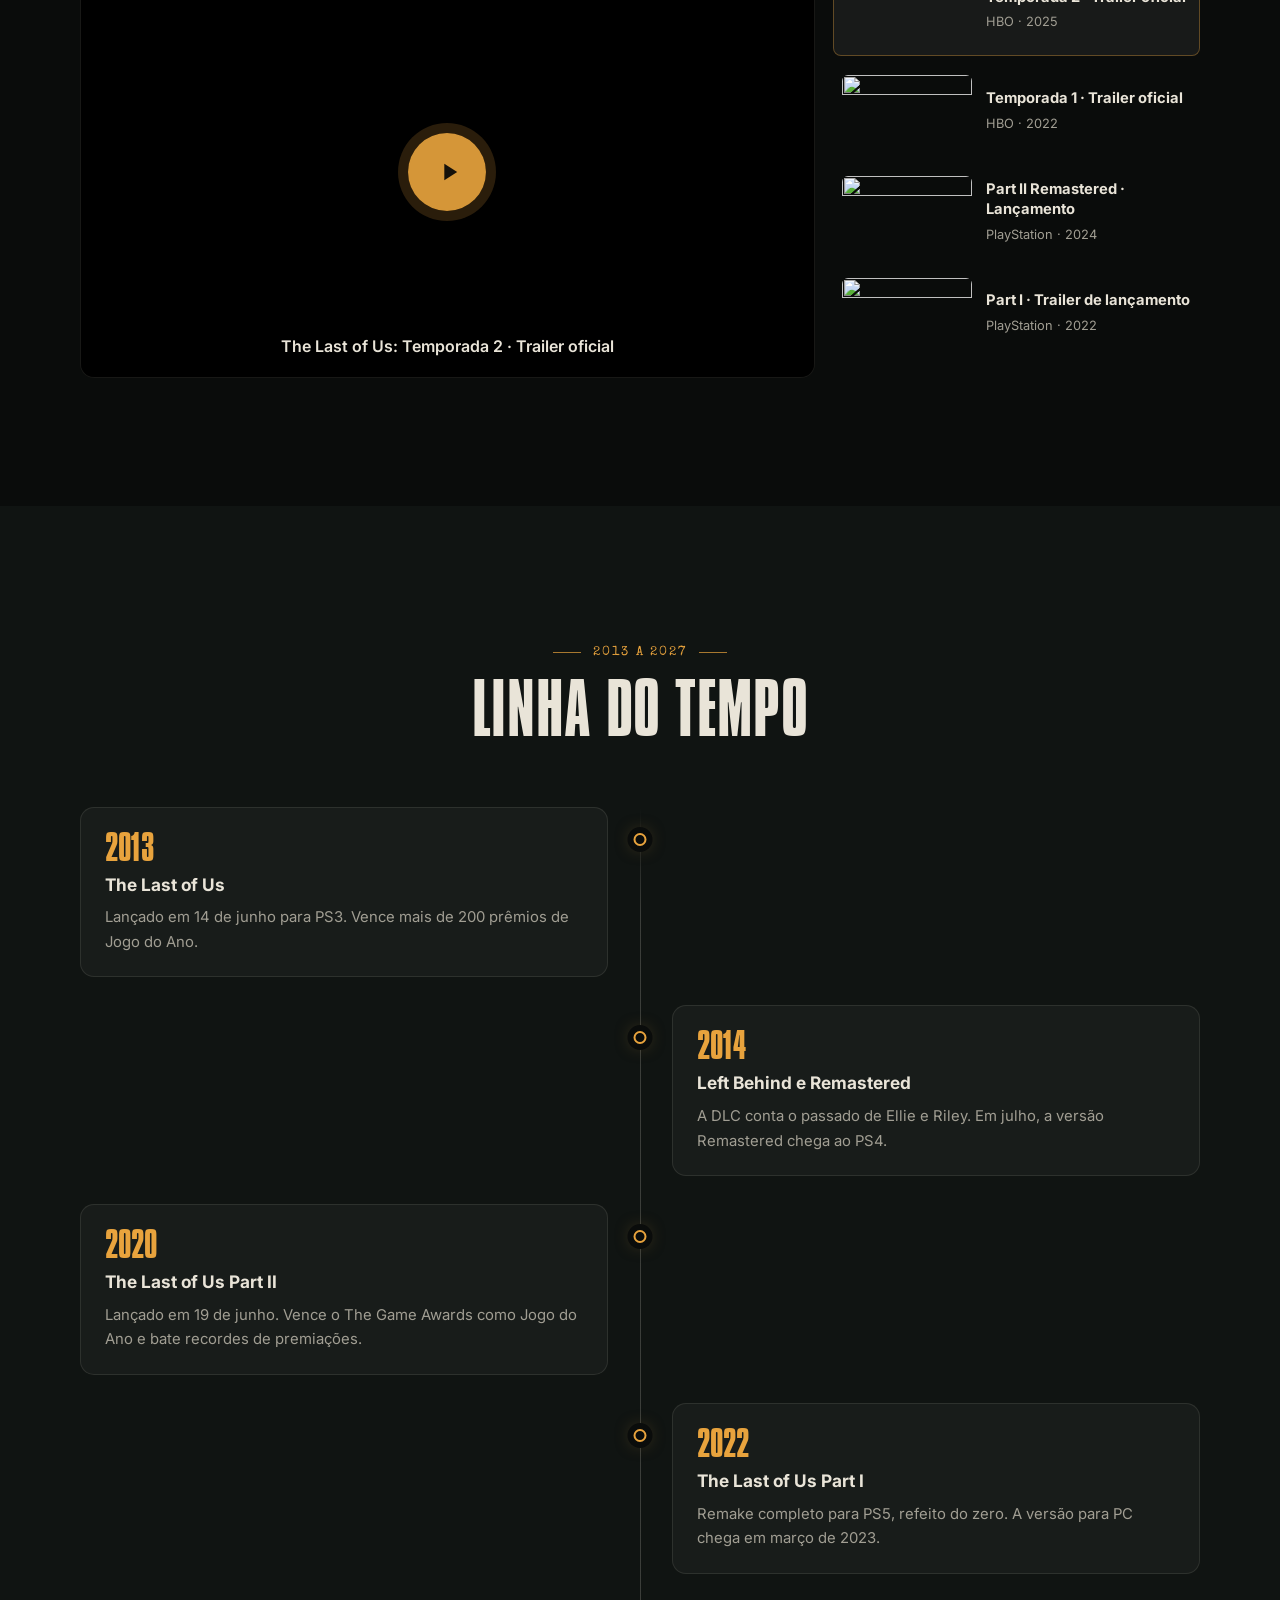
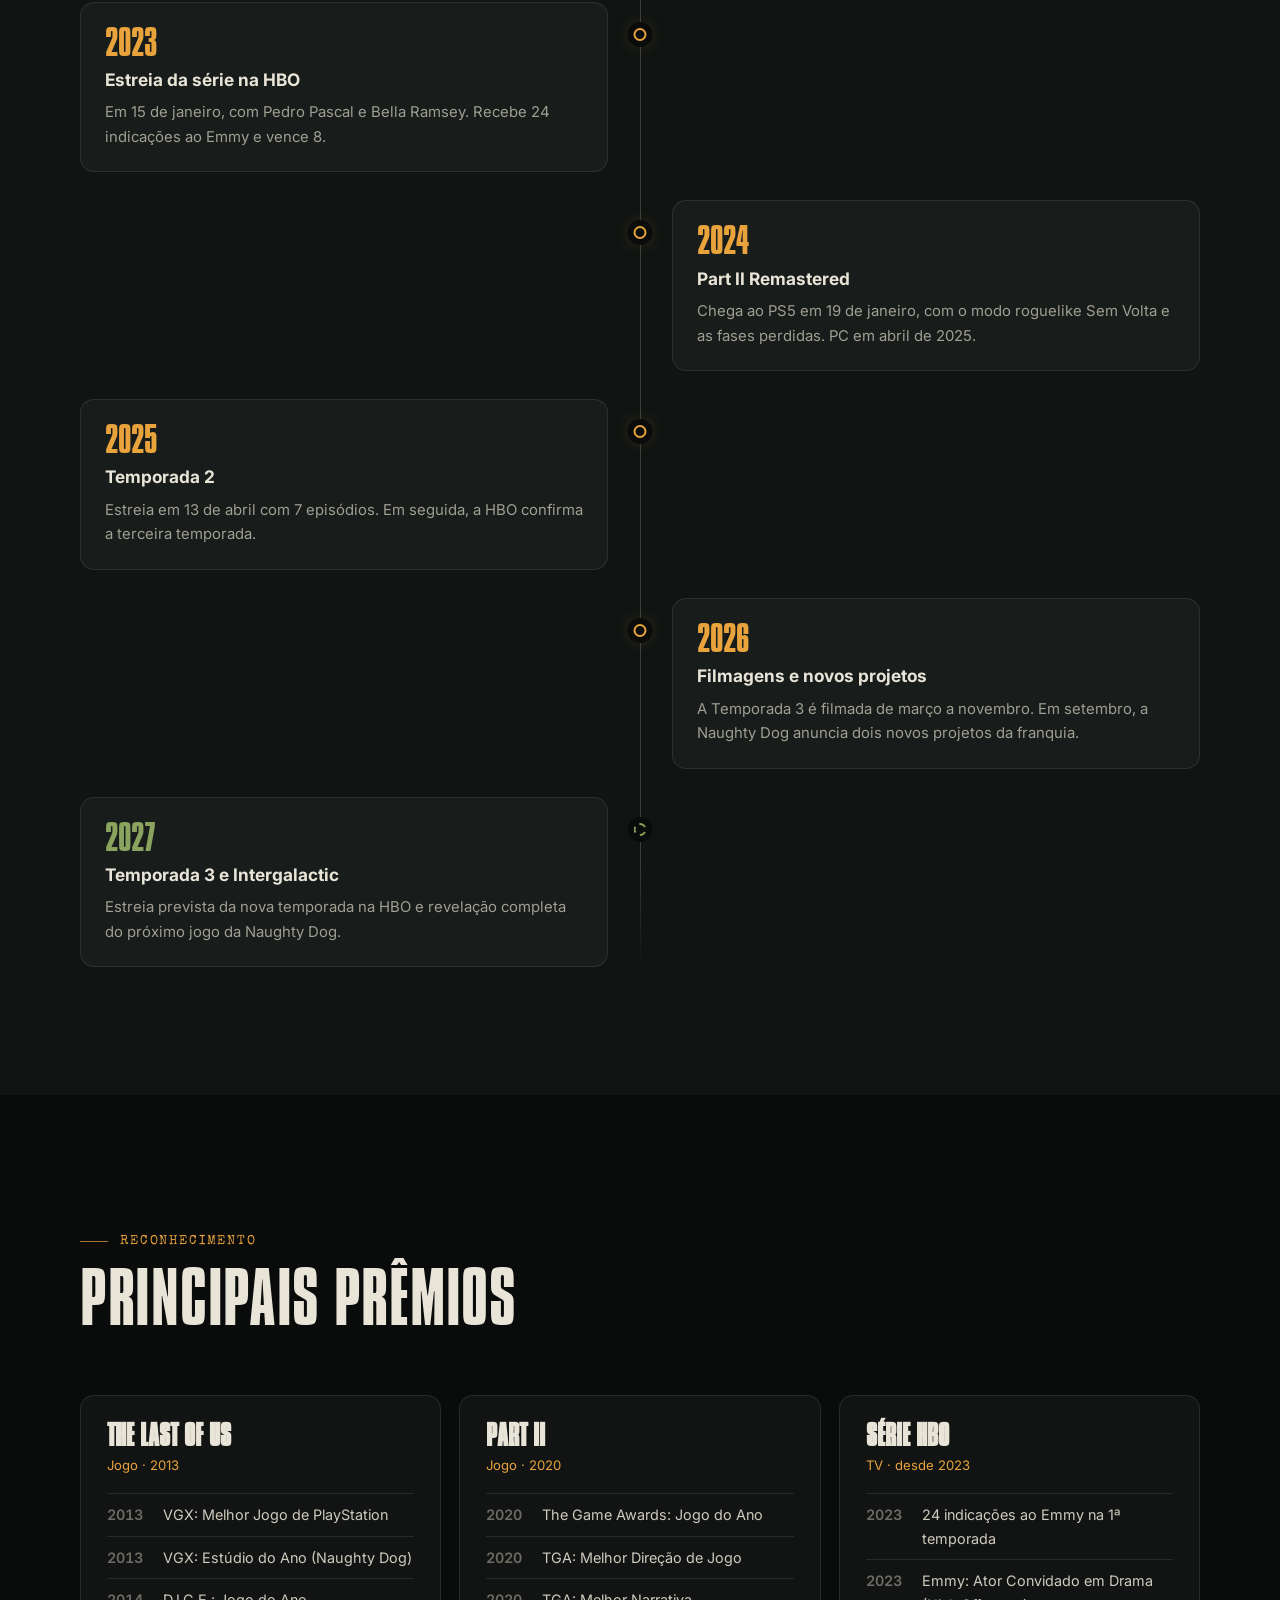
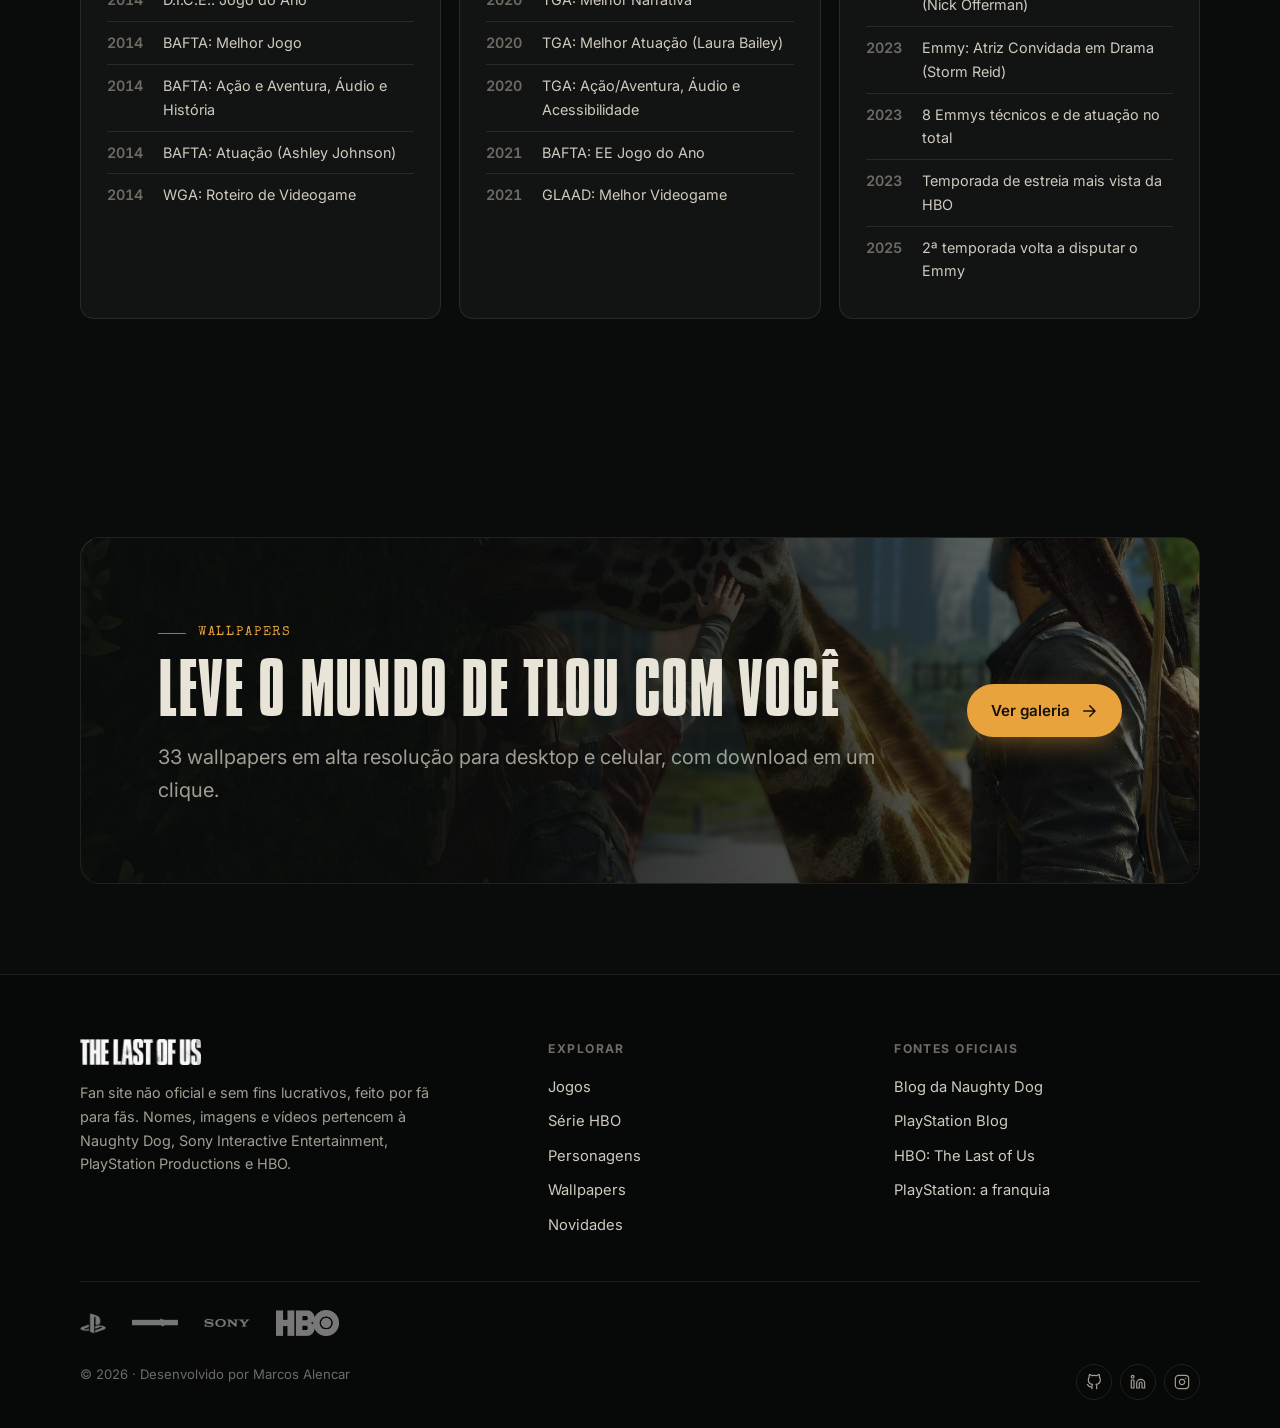
==== commit 7de80ed7: "Remove travessões (—) de todos os textos" ====
--- a/index.html
+++ b/index.html
@@ -3,12 +3,12 @@
 <head>
     <meta charset="UTF-8">
     <meta name="viewport" content="width=device-width, initial-scale=1">
-    <title>The Last of Us — Fan Site</title>
+    <title>The Last of Us | Fan Site</title>
     <meta name="description" content="Tudo sobre The Last of Us: jogos da Naughty Dog, série da HBO, personagens, infectados, wallpapers e as últimas novidades da franquia.">
     <meta name="theme-color" content="#0a0c0b">
     <meta property="og:type" content="website">
-    <meta property="og:site_name" content="The Last of Us — Fan Site">
-    <meta property="og:title" content="The Last of Us — Fan Site">
+    <meta property="og:site_name" content="The Last of Us | Fan Site">
+    <meta property="og:title" content="The Last of Us | Fan Site">
     <meta property="og:description" content="Tudo sobre The Last of Us: jogos da Naughty Dog, série da HBO, personagens, infectados, wallpapers e as últimas novidades da franquia.">
     <meta property="og:image" content="https://marcosalencargarcia.github.io/projeto-tlou/assets/img/hero/hbo-key-art.jpg">
     <meta name="twitter:card" content="summary_large_image">
@@ -27,7 +27,7 @@
 
     <header class="site-header">
         <div class="container header-inner">
-            <a class="brand" href="index.html" aria-label="The Last of Us — página inicial">
+            <a class="brand" href="index.html" aria-label="The Last of Us, página inicial">
                 <img src="assets/img/logo.png" alt="The Last of Us" width="136" height="30">
             </a>
             <nav class="nav" id="nav" aria-label="Principal">
@@ -67,7 +67,7 @@
                     <span class="eyebrow">Fan site · atualizado em outubro de 2026</span>
                     <h1 class="sr-only">The Last of Us</h1>
                     <img class="hero-logo" src="assets/img/logo.png" alt="" width="560" height="124">
-                    <p class="lead">Vinte anos depois de um fungo derrubar a civilização, um contrabandista e uma garota de 14 anos atravessam os Estados Unidos. A história de Joel e Ellie — nos jogos da Naughty Dog e na série da HBO.</p>
+                    <p class="lead">Vinte anos depois de um fungo derrubar a civilização, um contrabandista e uma garota de 14 anos atravessam os Estados Unidos. A história de Joel e Ellie, nos jogos da Naughty Dog e na série da HBO.</p>
                     <div class="hero-actions">
                         <a class="btn" href="serie.html">
                             Explorar a série
@@ -126,16 +126,16 @@
                         <h2 class="display h2">Resista e sobreviva</h2>
                         <div class="prose" style="margin-top:24px">
                             <p>Lançado em <strong>14 de junho de 2013</strong> para PlayStation 3, <strong>The Last of Us</strong> é um jogo de ação, aventura e sobrevivência criado pela <strong>Naughty Dog</strong>. Uma mutação do fungo cordyceps transforma pessoas em criaturas agressivas e, vinte anos depois do colapso, Joel recebe a tarefa de escoltar Ellie para fora de uma zona de quarentena.</p>
-                            <p>O que começa como um trabalho simples vira uma jornada brutal pelo país — e uma das relações mais marcantes da ficção. A sequência, <strong>The Last of Us Part II</strong> (2020), foi ainda mais longe ao explorar vingança e perdão pelos olhos de Ellie e de Abby.</p>
+                            <p>O que começa como um trabalho simples vira uma jornada brutal pelo país, além de uma das relações mais marcantes da ficção. A sequência, <strong>The Last of Us Part II</strong> (2020), foi ainda mais longe ao explorar vingança e perdão pelos olhos de Ellie e de Abby.</p>
                             <p>Em 2023 a <strong>HBO</strong> levou a história para a TV, com Pedro Pascal e Bella Ramsey. A série virou um fenômeno e já tem a terceira temporada confirmada para 2027.</p>
                         </div>
                         <div style="margin-top:28px"><a class="link-arrow" href="jogos.html">Conheça os jogos <svg viewBox="0 0 24 24" fill="none" stroke="currentColor" stroke-width="2" stroke-linecap="round" stroke-linejoin="round"><path d="M5 12h14M13 5l7 7-7 7"/></svg></a></div>
                     </div>
                     <div class="reveal" data-delay="2">
                         <article class="note">
-                            <p><strong>Nota encontrada — Zona de Quarentena de Boston</strong></p>
+                            <p><strong>Nota encontrada: Zona de Quarentena de Boston</strong></p>
                             <p style="margin-top:12px">Se alguém ler isto: não confie no silêncio. Os estalos vêm antes. Fique abaixado, ande devagar e economize as balas. Os Vaga-lumes dizem que ainda existe uma chance para todos nós. Eu quero acreditar. Quando estiver perdido no escuro, procure a luz.</p>
-                            <p class="note-sign">— um sobrevivente</p>
+                            <p class="note-sign">Um sobrevivente</p>
                         </article>
                     </div>
                 </div>
@@ -155,13 +155,13 @@
                 <div class="section-head reveal">
                     <span class="eyebrow">Trailers oficiais</span>
                     <h2 class="display h2">Assista</h2>
-                    <p class="lead">Os vídeos só carregam quando você clica — a página continua leve.</p>
+                    <p class="lead">Os vídeos só carregam quando você clica, então a página continua leve.</p>
                 </div>
                 <div class="video-grid reveal" data-video-player>
                     <div class="video-main"></div>
                     <div class="video-list">
-                        <button class="video-item" data-id="_zHPsmXCjB0" data-title="The Last of Us — Temporada 2 · Trailer oficial"><img alt="" loading="lazy"><span><strong>Temporada 2 · Trailer oficial</strong><small>HBO · 2025</small></span></button>
-                        <button class="video-item" data-id="uLtkt8BonwM" data-title="The Last of Us — Temporada 1 · Trailer oficial"><img alt="" loading="lazy"><span><strong>Temporada 1 · Trailer oficial</strong><small>HBO · 2022</small></span></button>
+                        <button class="video-item" data-id="_zHPsmXCjB0" data-title="The Last of Us: Temporada 2 · Trailer oficial"><img alt="" loading="lazy"><span><strong>Temporada 2 · Trailer oficial</strong><small>HBO · 2025</small></span></button>
+                        <button class="video-item" data-id="uLtkt8BonwM" data-title="The Last of Us: Temporada 1 · Trailer oficial"><img alt="" loading="lazy"><span><strong>Temporada 1 · Trailer oficial</strong><small>HBO · 2022</small></span></button>
                         <button class="video-item" data-id="-llaUBqovHw" data-title="The Last of Us Part II Remastered · Trailer de lançamento"><img alt="" loading="lazy"><span><strong>Part II Remastered · Lançamento</strong><small>PlayStation · 2024</small></span></button>
                         <button class="video-item" data-id="R2Ebc_OFeug" data-title="The Last of Us Part I · Trailer de lançamento"><img alt="" loading="lazy"><span><strong>Part I · Trailer de lançamento</strong><small>PlayStation · 2022</small></span></button>
                         <button class="video-item" data-id="vhII1qlcZ4E" data-title="The Last of Us Part II · Trailer da história"><img alt="" loading="lazy"><span><strong>Part II · Trailer da história</strong><small>PlayStation · 2020</small></span></button>
@@ -174,7 +174,7 @@
         <section class="section section--alt">
             <div class="container">
                 <div class="section-head section-head--center reveal">
-                    <span class="eyebrow">2013 — 2027</span>
+                    <span class="eyebrow">2013 a 2027</span>
                     <h2 class="display h2">Linha do tempo</h2>
                 </div>
                 <div class="timeline">
@@ -203,35 +203,35 @@
                         <h3>The Last of Us</h3>
                         <span class="sub">Jogo · 2013</span>
                         <ul>
-                            <li><b>2013</b>VGX — Melhor Jogo de PlayStation</li>
-                            <li><b>2013</b>VGX — Estúdio do Ano (Naughty Dog)</li>
-                            <li><b>2014</b>D.I.C.E. — Jogo do Ano</li>
-                            <li><b>2014</b>BAFTA — Melhor Jogo</li>
-                            <li><b>2014</b>BAFTA — Ação e Aventura, Áudio e História</li>
-                            <li><b>2014</b>BAFTA — Atuação (Ashley Johnson)</li>
-                            <li><b>2014</b>WGA — Roteiro de Videogame</li>
+                            <li><b>2013</b>VGX: Melhor Jogo de PlayStation</li>
+                            <li><b>2013</b>VGX: Estúdio do Ano (Naughty Dog)</li>
+                            <li><b>2014</b>D.I.C.E.: Jogo do Ano</li>
+                            <li><b>2014</b>BAFTA: Melhor Jogo</li>
+                            <li><b>2014</b>BAFTA: Ação e Aventura, Áudio e História</li>
+                            <li><b>2014</b>BAFTA: Atuação (Ashley Johnson)</li>
+                            <li><b>2014</b>WGA: Roteiro de Videogame</li>
                         </ul>
                     </div>
                     <div class="award-col reveal" data-delay="1">
                         <h3>Part II</h3>
                         <span class="sub">Jogo · 2020</span>
                         <ul>
-                            <li><b>2020</b>The Game Awards — Jogo do Ano</li>
-                            <li><b>2020</b>TGA — Melhor Direção de Jogo</li>
-                            <li><b>2020</b>TGA — Melhor Narrativa</li>
-                            <li><b>2020</b>TGA — Melhor Atuação (Laura Bailey)</li>
-                            <li><b>2020</b>TGA — Ação/Aventura, Áudio e Acessibilidade</li>
-                            <li><b>2021</b>BAFTA — EE Jogo do Ano</li>
-                            <li><b>2021</b>GLAAD — Melhor Videogame</li>
+                            <li><b>2020</b>The Game Awards: Jogo do Ano</li>
+                            <li><b>2020</b>TGA: Melhor Direção de Jogo</li>
+                            <li><b>2020</b>TGA: Melhor Narrativa</li>
+                            <li><b>2020</b>TGA: Melhor Atuação (Laura Bailey)</li>
+                            <li><b>2020</b>TGA: Ação/Aventura, Áudio e Acessibilidade</li>
+                            <li><b>2021</b>BAFTA: EE Jogo do Ano</li>
+                            <li><b>2021</b>GLAAD: Melhor Videogame</li>
                         </ul>
                     </div>
                     <div class="award-col reveal" data-delay="2">
                         <h3>Série HBO</h3>
-                        <span class="sub">TV · 2023 —</span>
+                        <span class="sub">TV · desde 2023</span>
                         <ul>
                             <li><b>2023</b>24 indicações ao Emmy na 1ª temporada</li>
-                            <li><b>2023</b>Emmy — Ator Convidado em Drama (Nick Offerman)</li>
-                            <li><b>2023</b>Emmy — Atriz Convidada em Drama (Storm Reid)</li>
+                            <li><b>2023</b>Emmy: Ator Convidado em Drama (Nick Offerman)</li>
+                            <li><b>2023</b>Emmy: Atriz Convidada em Drama (Storm Reid)</li>
                             <li><b>2023</b>8 Emmys técnicos e de atuação no total</li>
                             <li><b>2023</b>Temporada de estreia mais vista da HBO</li>
                             <li><b>2025</b>2ª temporada volta a disputar o Emmy</li>
@@ -279,8 +279,8 @@
                     <ul>
                         <li><a href="https://www.naughtydog.com/blog" target="_blank" rel="noopener">Blog da Naughty Dog</a></li>
                         <li><a href="https://blog.playstation.com/tag/the-last-of-us/" target="_blank" rel="noopener">PlayStation Blog</a></li>
-                        <li><a href="https://www.hbo.com/the-last-of-us" target="_blank" rel="noopener">HBO — The Last of Us</a></li>
-                        <li><a href="https://www.playstation.com/pt-br/the-last-of-us/" target="_blank" rel="noopener">PlayStation — franquia</a></li>
+                        <li><a href="https://www.hbo.com/the-last-of-us" target="_blank" rel="noopener">HBO: The Last of Us</a></li>
+                        <li><a href="https://www.playstation.com/pt-br/the-last-of-us/" target="_blank" rel="noopener">PlayStation: a franquia</a></li>
                     </ul>
                 </div>
             </div>
--- a/assets/css/style.css
+++ b/assets/css/style.css
@@ -1,5 +1,5 @@
 /* ==========================================================================
-   The Last of Us — Fan Site
+   The Last of Us | Fan Site
    Design system: escuro, cinematográfico, pós-apocalíptico.
    Âmbar = vagalumes / "procure a luz". Musgo = natureza retomando a cidade.
    Ferrugem = cordyceps.
